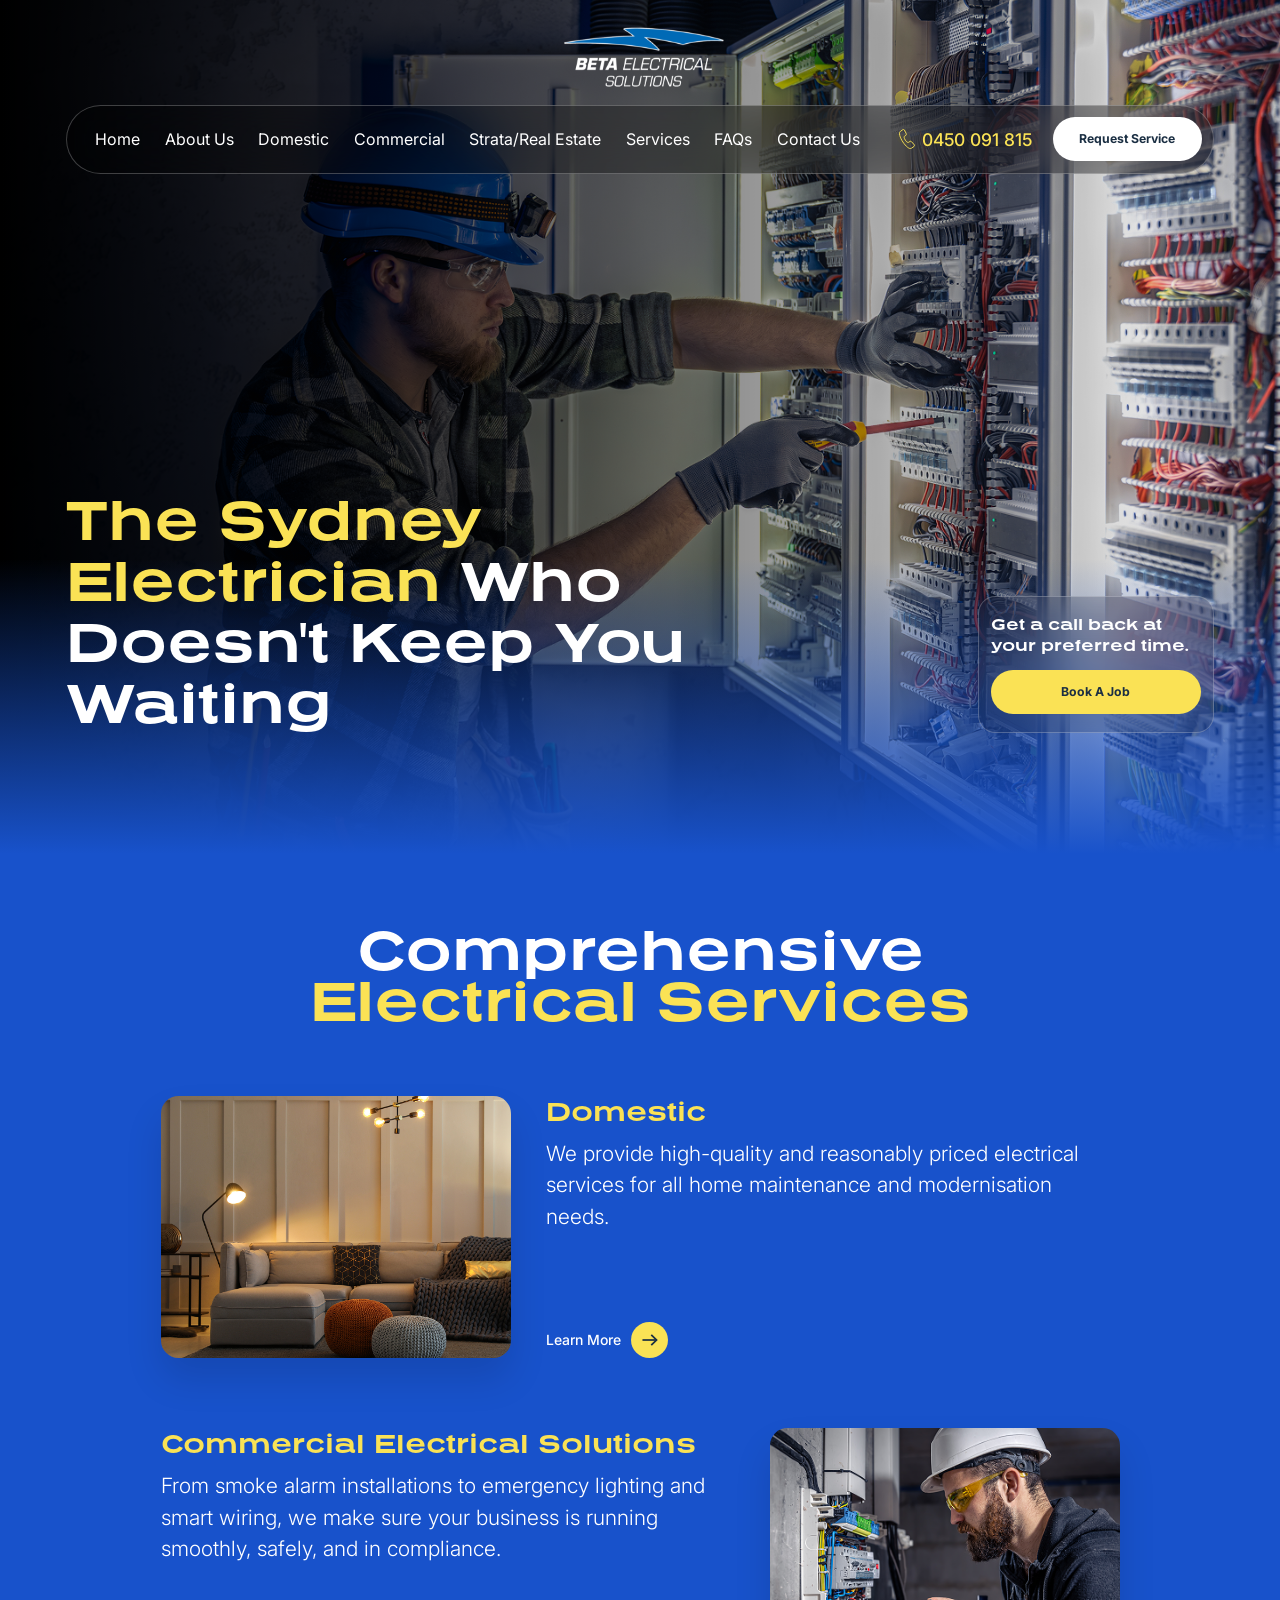
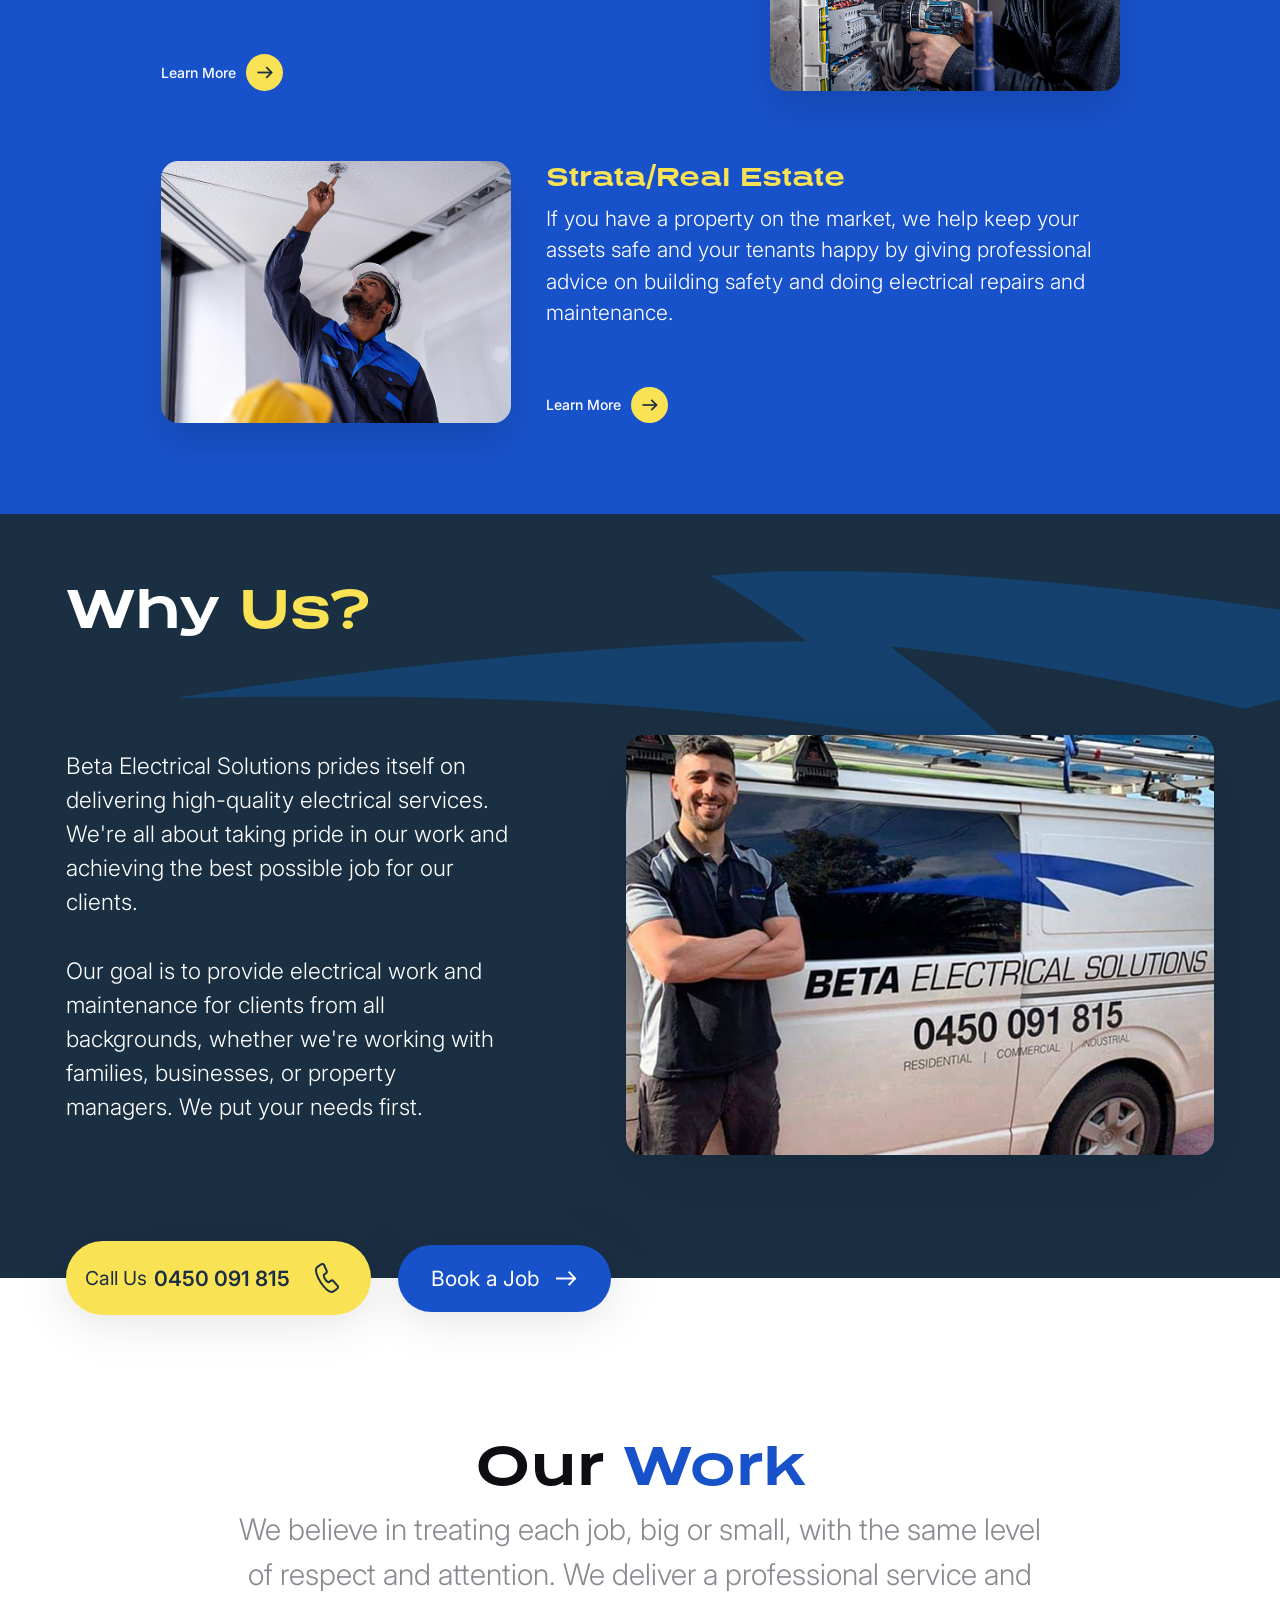
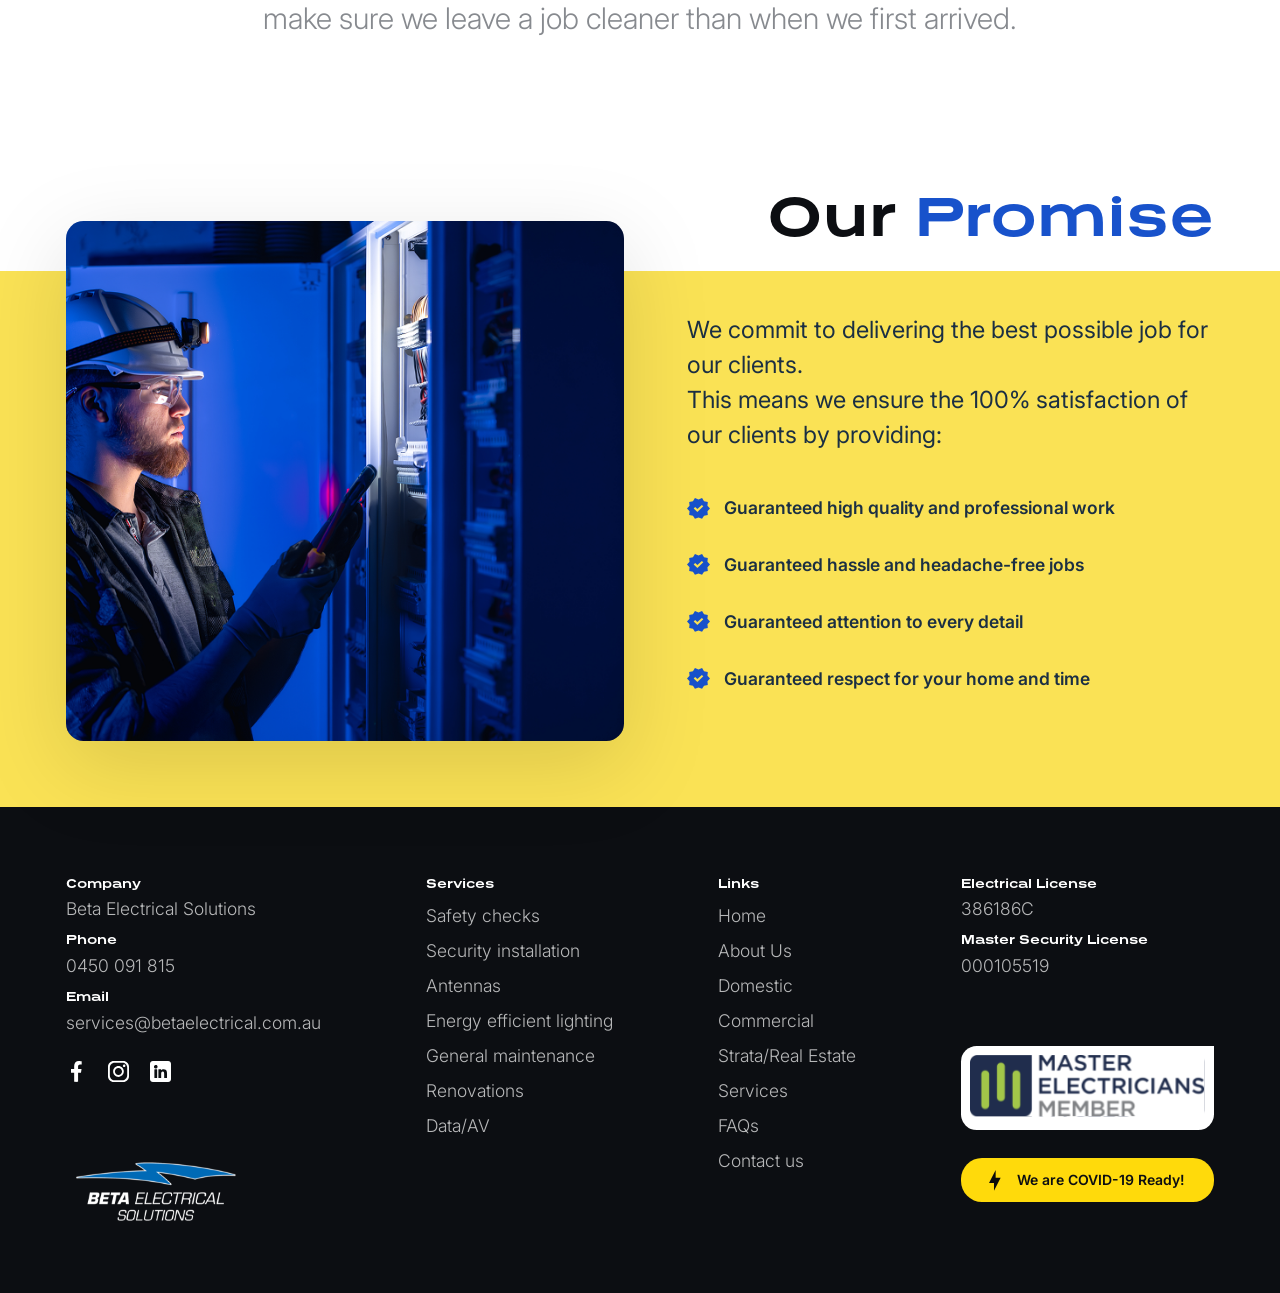
==== index.html @ b187dfce "initial push" ====
<!DOCTYPE html>
<html lang="en">

<head>
    <meta charset="UTF-8">
    <meta name="viewport" content="width=device-width, initial-scale=1.0">
    <title>Beta Electrical Solutions</title>
    <link rel="preconnect" href="https://fonts.googleapis.com">
    <link rel="preconnect" href="https://fonts.gstatic.com" crossorigin>
    <link
        href="https://fonts.googleapis.com/css2?family=Inter:ital,opsz,wght@0,14..32,100..900;1,14..32,100..900&display=swap"
        rel="stylesheet">
    <link rel="stylesheet" href="css/style.css">
</head>

<body>
    <div class="page-wrapper">
        <div class="hero-wrapper">
            <header class="site-header">
                <nav class="navigation-section">
                    <div class="container">
                        <div class="padding-global">
                            <div class="navigation-container">
                                <div class="logo">
                                    <img src="images/Beta Electrical Logo white 1.svg"
                                        alt="Beta Electrical Solutions Logo">
                                </div>
                                <div class="nav-links-container">
                                    <ul class="nav-links">
                                        <li><a href="/" class="active">Home</a></li>
                                        <li><a href="/about-us.html">About Us</a></li>
                                        <li><a href="/domestic-electrician.html">Domestic</a></li>
                                        <li><a href="/commercial-electrician.html">Commercial</a></li>
                                        <li><a href="/real-estate-electrician.html">Strata/Real Estate</a></li>
                                        <li><a href="/services.html">Services</a></li>
                                        <li><a href="/faqs.html">FAQs</a></li>
                                        <li><a href="/contact-us.html">Contact Us</a></li>
                                    </ul>
                                    <div class="buttons-wrapper">
                                        <a href="#" class="cta-link"><img src="images/call-icon.svg">0450 091 815</a>
                                        <a href="#" class="secondary-btn">Request Service</a>
                                    </div>
                                </div>
                            </div>
                        </div>
                    </div>
                </nav>
            </header>
            <section class="hero-section">
                <div class="container">
                    <div class="padding-global">
                        <div class="hero-container">
                            <div class="hero-content">
                                <div class="left-content">
                                    <h1 class="hero-title"><span>The Sydney Electrician</span> Who Doesn't Keep You
                                        Waiting</h1>
                                </div>
                                <div class="right-content">
                                    <p class="hero-description">Get a call back at your preferred time.</p>
                                    <a href="" class="btn-primary">Book a Job</a>
                                </div>
                            </div>
                        </div>
                    </div>
                </div>
            </section>
        </div>
        <section class="comprehensive-services-section">
            <div class="container">
                <div class="padding-global">
                    <div class="comprehensive-services-container">
                        <h2>Comprehensive
                            <span>Electrical Services</span>
                        </h2>
                        <div class="services-cards-wrapper">
                            <div class="service-card">
                                <img src="images/domestic.png" alt="Domestic Electrical Services Icon"
                                    class="service-image">

                                <div class="service-content">
                                    <div class="services-top-content">
                                        <h3 class="service-title">Domestic</h3>
                                        <p class="service-description">
                                            We provide high-quality and reasonably priced electrical services for all
                                            home maintenance and modernisation needs.
                                        </p>
                                    </div>
                                    <a href="#" class="service-link">Learn More <img src="images/button-arrow-icon.svg"
                                            alt="Arrow Icon"></a>
                                </div>
                            </div>
                            <div class="service-card">
                                <div class="service-content">
                                    <div class="services-top-content">
                                        <h3 class="service-title">Commercial Electrical Solutions</h3>
                                        <p class="service-description">
                                            From smoke alarm installations to emergency lighting and smart wiring, we
                                            make sure your business is running smoothly, safely, and in compliance.
                                        </p>
                                    </div>
                                    <a href="#" class="service-link">Learn More <img src="images/button-arrow-icon.svg"
                                            alt="Arrow Icon"></a>
                                </div>
                                <img src="images/commercial-electric-solutions.png"
                                    alt="Commercial Electrical Solutions Icon" class="service-image">


                            </div>
                            <div class="service-card">
                                <img src="images/real-estate.png" alt="Real Estate Electrical Services Icon"
                                    class="service-image">

                                <div class="service-content">
                                    <div class="services-top-content">
                                        <h3 class="service-title">Strata/Real Estate</h3>
                                        <p class="service-description">
                                            If you have a property on the market, we help keep your assets safe and your
                                            tenants happy by giving professional advice on building safety and doing
                                            electrical repairs and maintenance.
                                        </p>
                                    </div>
                                    <a href="#" class="service-link">Learn More <img src="images/button-arrow-icon.svg"
                                            alt="Arrow Icon"></a>
                                </div>
                            </div>
                        </div>
                    </div>
                </div>
        </section>
        <section class="why-us-section">
            <img src="images/vector-design.svg" alt="Why Us Background Image" class="why-us-bg-image">
            <div class="container">
                <div class="padding-global">
                    <div class="why-us-container">
                        <h2>Why
                            <span>Us?</span>
                        </h2>
                        <div class="why-us-content">
                            <p>Beta Electrical Solutions prides itself on delivering high-quality electrical services.
                                We're all about taking pride in our work and achieving the best possible job for our
                                clients.
                                <br><br>
                                Our goal is to provide electrical work and maintenance for clients from all backgrounds,
                                whether we're working with families, businesses,
                                or property managers.
                                We put your needs first.
                            </p>
                            <img src="images/why-us-bg.png" alt="Why Us Image" class="why-us-image">
                        </div>
                    </div>
                </div>
            </div>
        </section>
        <section class="our-work-section">
            <div class="container">
                <div class="padding-global">
                    <div class="our-work-container">
                        <div class="our-work-btn-wrapper">
                            <a href="#" class="cta-1">Call Us<span>0450 091 815</span> <img src="images/phone-black.svg"
                                    alt="Arrow Icon"> </a>
                            <a href="#" class="cta-2">Book a Job<img src="images/arrow-right.svg" alt="Arrow Icon"></a>
                        </div>
                        <div class="our-work-content">
                            <h2>Our
                                <span>Work</span>
                            </h2>
                            <p>
                                We believe in treating each job, big or small, with the same level of respect and
                                attention. We deliver a professional service and make sure we leave a job cleaner than
                                when we first arrived.

                            </p>
                        </div>

                    </div>
                </div>
            </div>
        </section>
        <section class="our-promise-section">
            <div class="container">
                <div class="padding-global">
                    <div class="our-promise-container">
                        <h2>Our
                            <span>Promise</span>
                        </h2>
                        <div class="our-promise-content">
                            <img src="images/our-promise-img.png" alt="Our Promise Image">
                            <div class="content">
                                <p>
                                    We commit to delivering the best possible job for our clients.<br>
                                    This means we ensure the 100% satisfaction of our clients by providing:
                                </p>
                                <div class="list-wrapper">
                                    <div class="list-item"><img src="images/Icon-Verified.svg"
                                            alt="Check Icon">Guaranteed
                                        high quality and professional work</div>
                                    <div class="list-item"><img src="images/Icon-Verified.svg"
                                            alt="Check Icon">Guaranteed
                                        hassle and headache-free jobs</div>
                                    <div class="list-item"><img src="images/Icon-Verified.svg"
                                            alt="Check Icon">Guaranteed
                                        attention to every detail</div>
                                    <div class="list-item"><img src="images/Icon-Verified.svg"
                                            alt="Check Icon">Guaranteed
                                        respect for your home and time</div>
                                </div>
                            </div>
                        </div>
                    </div>
                </div>
            </div>
        </section>
        <footer class="footer-section">
            <div class="container">
                <div class="padding-global">
                    <div class="footer-container">
                        <div class="footer-first-block">
                            <div class="f-block">
                                <h3>Company</h3>
                                <p class="f-link">Beta Electrical Solutions</p>
                            </div>
                            <div class="f-block">
                                <h3>Phone</h3>
                                <a class="f-link" href="tel:0450 091 815">0450 091 815</a>
                            </div>
                            <div class="f-block">
                                <h3>Email</h3>
                                <a class="f-link"
                                    href="mailto:services@betaelectrical.com.au">services@betaelectrical.com.au</a>
                            </div>
                            <div class="socials-wrapper">
                                <a href="#" class="social-link"><img src="images/facebook.svg" alt="Facebook Icon"></a>
                                <a href="#" class="social-link"><img src="images/instagram-Icon.svg"
                                        alt="Instagram Icon"></a>
                                <a href="#" class="social-link"><img src="images/linkedin.svg" alt="LinkedIn Icon"></a>
                            </div>
                            <a class="footer-logo" href="/">
                                <img src="images/Beta Electrical Logo white 1.svg" alt="Beta Electrical Solutions Logo">
                            </a>
                        </div>
                        <div class="footer-links-block">

                            <h3>Services</h3>
                            <a href="#" class="f-link">Safety checks</a>
                            <a href="#" class="f-link">Security installation</a>
                            <a href="#" class="f-link">Antennas</a>
                            <a href="#" class="f-link">Energy efficient lighting</a>
                            <a href="#" class="f-link">General maintenance</a>
                            <a href="#" class="f-link">Renovations</a>
                            <a href="#" class="f-link">Data/AV</a>
                        </div>
                        <div class="footer-links-block">

                            <h3>Links</h3>
                       <a href="/" class="f-link">Home</a>
                            <a href="/about-us.html" class="f-link">About Us</a>
                            <a href="/domestic-electrician.html" class="f-link">Domestic</a>
                            <a href="/commercial-electrician.html" class="f-link">Commercial</a>
                            <a href="/real-estate-electrician.html" class="f-link">Strata/Real Estate</a>
                            <a href="/services.html" class="f-link">Services</a>
                            <a href="/faqs.html" class="f-link">FAQs</a>
                            <a href="/contact-us.html" class="f-link">Contact us</a>
                        </div>
                               <div class="footer-first-block">
                            <div class="f-block">
                                <h3>Electrical License</h3>
                                <p class="f-link">386186C</p>
                            </div>
                            <div class="f-block">
                                <h3>Master Security License</h3>
                                <p class="f-link">000105519</p>
                            </div>
                            <div class="member-logo">
                                <img src="images/1-MEM_RGB 1.svg" alt="NECA Member Logo">
                            </div>
                            <div class="tag">
                                          <img src="images/flash.svg" alt="NECA Logo Tagline">
                                We are COVID-19 Ready!
                            </div>
                        </div>
                    </div>
                </div>
        </footer>
    </div>
</body>

</html>
---- css/style.css ----
* {
    padding: 0;
    margin: 0;
    box-sizing: border-box;
}

/* font-family: "Inter", sans-serif */

/* Font Faces */
@font-face {

    font-family: "Presicav";

    src: url("../fonts/Presicav-Bold.woff2") format("woff2");

    font-weight: bold;

    font-style: normal;

    font-display: swap;

}

@font-face {

    font-family: "Presicav";

    src: url("../fonts/Presicav-Bold-Italic.woff2") format("woff2");

    font-weight: bold;

    font-style: italic;

    font-display: swap;

}

/* Global Css */

.container {
    max-width: 90rem;
    margin: 0 auto;
}

.padding-global {
    padding: 0rem 4rem;
}

.btn-primary {
    background-color: #FAE255;
    color: #1B2F43;
    font-family: "Inter", sans-serif;
    padding: 1.125rem 1.875rem;
    border-radius: 1.875rem;
    border: none;
    cursor: pointer;
    font-weight: 700;
    font-size: 0.875rem;
    line-height: 100%;
    letter-spacing: 0%;
    text-align: center;
    text-transform: capitalize;
    text-decoration: none;
}

.secondary-btn {
    background-color: #FFFFFF;
    color: #1B2F43;
    font-family: "Inter", sans-serif;
    padding: 1.125rem 1.875rem;
    border-radius: 1.875rem;
    border: none;
    cursor: pointer;
    font-weight: 700;
    font-size: 0.875rem;
    line-height: 100%;
    letter-spacing: 0%;
    text-align: center;
    text-transform: capitalize;
    text-decoration: none;
}

.page-wrapper {
    overflow-x: hidden;
}

/* Hero Wrapper */

header {
    position: relative;
    z-index: 1;
}

.hero-section {
    position: relative;
    z-index: 1;
}

.hero-wrapper {
    background-size: cover;
    background-position: center;
    position: relative;
    background-repeat: no-repeat;
    background-image: url("../images/BG.png");
}

.hero-wrapper::after {
    content: "";
    position: absolute;
    inset: 0;
    background: linear-gradient(0deg, #1852CB 0%, rgba(24, 82, 203, 0.00) 34.54%);
}

.hero-wrapper::before {
    content: "";
    position: absolute;
    inset: 0;
    background: linear-gradient(270deg, rgba(0, 0, 0, 0.00) 0%, #000 100%);
}

/* Navigation Css */

.navigation-container {
    display: flex;
    flex-direction: column;
    gap: 0.75rem;
    padding-top: 0.5rem;
}

.navigation-container .logo {
    display: flex;
    justify-content: center;
    align-items: center;
}

.navigation-container .logo img {
    width: 12.313rem;
    height: 6.25rem;
    object-fit: contain;
}

.nav-links-container {
    display: flex;
    justify-content: space-between;
    align-items: center;
    background-color: #0000004D;
    border: 1px solid #FFFFFF3D;
    backdrop-filter: blur(2rem);
    padding-top: 0.813rem;
    padding-bottom: 0.813rem;
    padding-left: 2rem;
    padding-right: 0.813rem;
    border-radius: 2.5rem;
}

.nav-links-container .buttons-wrapper {
    display: flex;
    justify-content: center;
    align-items: center;
    gap: 1.5rem;
}

.nav-links-container .buttons-wrapper .cta-link {
    font-family: "Inter", sans-serif;
    font-weight: 500;
    font-size: 1.25rem;
    line-height: 120%;
    letter-spacing: 0%;
    text-decoration: none;
    color: #FAE255;
    text-transform: capitalize;
    display: flex;
    align-items: center;
    gap: 0.5rem;
    justify-content: center;
}

.nav-links-container .buttons-wrapper .cta-link img {
    width: 1.125rem;
    height: auto;
    object-fit: contain;
}

.navigation-container .nav-links-container .nav-links {
    display: flex;
    justify-content: center;
    align-items: center;
    gap: 1.75rem;
}

.navigation-container .nav-links-container .nav-links li {
    list-style: none;
}

.navigation-container .nav-links-container .nav-links li a {
    text-decoration: none;
    color: #FFFFFF;
    font-family: "Inter", sans-serif;
    font-weight: 400;
    font-size: 16px;
    line-height: 150%;
    letter-spacing: 0%;
    text-align: center;
}

/* Hero Section */

.hero-container {
    padding-top: 22.438rem;
    padding-bottom: 8.688rem;
    display: flex;
    flex-direction: column;
    justify-content: flex-end;
}

.hero-container .hero-content {
    display: flex;
    justify-content: space-between;
    align-items: end;
}

.hero-container .hero-content .left-content {
    width: 46.188rem;
}

.hero-container .hero-content .right-content {
    width: 16.875rem;
    background-color: #0000001A;
    border: 1px solid #FFFFFF3D;
    backdrop-filter: blur(2rem);
    border-radius: 1.25rem;
    padding: 1.25rem 0.875rem;
    display: flex;
    flex-direction: column;
    gap: 1rem;
}

.hero-container .hero-content .right-content .hero-description {
    font-family: "Presicav";
    font-weight: 700;
    font-style: Bold;
    font-size: 1.125rem;
    line-height: 1.5rem;
    letter-spacing: 0%;
    color: #FFFFFF;
}

.hero-container .hero-content .hero-title {
    font-family: "Presicav";
    font-weight: 900;
    font-size: 4rem;
    line-height: 4.375rem;
    letter-spacing: 0%;
    color: #FFFFFF;
}

.hero-container .hero-content .hero-title span {
    color: #FAE255;
}

/* Comprehensive Services Section */

.comprehensive-services-section {
    background-color: #1852CB;
}

.comprehensive-services-container {
    padding-top: 5rem;
    padding-bottom: 6.5rem;
    display: flex;
    flex-direction: column;
    gap: 5rem;
}

.comprehensive-services-container h2 {
    font-family: "Presicav";
    font-weight: 900;
    font-size: 4rem;
    line-height: 3.625rem;
    letter-spacing: 0%;
    text-align: center;
    color: #FFFFFF;
}

.comprehensive-services-container h2 span {
    color: #FAE255;
    display: block;
}

.comprehensive-services-container .services-cards-wrapper {
    display: flex;
    flex-direction: column;
    gap: 5rem;
    padding: 0 6.75rem;
}

.comprehensive-services-container .services-cards-wrapper .service-card {
    display: flex;
    gap: 2.5rem;
    margin: 0 auto;
}

.comprehensive-services-container .services-cards-wrapper .service-card .service-image {
    width: 25rem;
    height: 18.75rem;
    object-fit: cover;
    border-radius: 1.25rem;
    flex-shrink: 0;
    box-shadow: 0 1.5rem 2.625rem 0 rgba(0, 0, 0, 0.12);
}

.comprehensive-services-container .services-cards-wrapper .service-card .service-content {
    display: flex;
    flex-direction: column;
    justify-content: space-between;
    align-items: flex-start;
}

.comprehensive-services-container .services-cards-wrapper .service-card .service-content .services-top-content {
    display: flex;
    flex-direction: column;
    gap: 0.75rem;
}

.comprehensive-services-container .services-cards-wrapper .service-card .service-content .services-top-content .service-title {
    font-family: "Presicav";
    font-weight: 700;
    font-size: 1.875rem;
    line-height: 2.25rem;
    letter-spacing: 0%;
    color: #FAE255;
}

.comprehensive-services-container .services-cards-wrapper .service-card .service-content .services-top-content .service-description {
    font-family: "Inter", sans-serif;
    font-weight: 300;
    font-size: 1.5rem;
    line-height: 150%;
    letter-spacing: 0%;
    color: #FFFFFF;
}

.comprehensive-services-container .services-cards-wrapper .service-card .service-content a {
    display: flex;
    gap: 0.75rem;
    align-items: center;
    font-family: "Inter", sans-serif;
    font-weight: 500;
    font-size: 1rem;
    line-height: 150%;
    letter-spacing: 0%;
    color: #ffffff;
    text-decoration: none;
}

.comprehensive-services-container .services-cards-wrapper .service-card .service-content a img {
    width: 2.625;
    height: 2.625rem;
    object-fit: contain;
    flex-shrink: 0;
}


/* Why Us Section Css */

.why-us-section {
    background-color: #1B2F43;
    position: relative;
}

.why-us-section>img {
    position: absolute;
    top: 4.063rem;
    right: 0;
    width: 78.75rem;
    height: auto;
    object-fit: contain;
    z-index: 1;
}

.why-us-container {
    padding-top: 4.813rem;
    padding-bottom: 8.125rem;
    display: flex;
    flex-direction: column;
    gap: 6.688rem;
    position: relative;
    z-index: 2;
}

.why-us-container h2 {
    font-family: "Presicav";
    font-weight: 900;
    font-size: 4rem;
    line-height: 3.625rem;
    letter-spacing: 0%;
    color: #FFFFFF;
}

.why-us-container h2 span {
    color: #FAE255;
}

.why-us-container .why-us-content {
    display: flex;
    gap: 8.375rem;
    align-items: center;
    justify-content: space-between;
}

.why-us-container .why-us-content p {
    flex: 1;
    padding-top: 1.625rem;
    padding-bottom: 2.875rem;
    font-family: "Inter", sans-serif;
    font-weight: 300;
    font-size: 1.625rem;
    line-height: 150%;
    letter-spacing: 0%;
    color: #FFFFFF;
}

.why-us-container .why-us-content img {
    width: 42rem;
    height: 30rem;
    object-fit: cover;
    border-radius: 1.25rem;
    flex-shrink: 0;
    filter: drop-shadow(0 24px 42px rgba(0, 0, 0, 0.12));
}

/* Our Work Section Css */

.our-work-section .our-work-container {
    padding-top: 10.813rem;
    padding-bottom: 5rem;
    position: relative;
}

.our-work-btn-wrapper {
    position: absolute;
    top: 0;
    left: 0;
    display: flex;
    align-items: center;
    gap: 1.875rem;
    transform: translateY(-50%);
}

.our-work-btn-wrapper .cta-1 {
    border-radius: 2.625rem;
    background: #FAE255;
    padding-right: 2rem;
    padding-left: 1.375rem;
    padding-top: 1.5rem;
    padding-bottom: 1.5rem;
    display: flex;
    align-items: center;
    color: #1B2F43;
    font-family: "Inter", sans-serif;
    font-size: 1.375rem;
    font-style: normal;
    font-weight: 400;
    line-height: 120%;
    /* 26.4px */
    text-decoration: none;
    filter: drop-shadow(0 4px 24px rgba(0, 0, 0, 0.12));
}

.our-work-btn-wrapper .cta-1 span {
    color: #1B2F43;
    font-size: 1.5rem;
    font-weight: 600;
    margin-right: 1.5rem;
    margin-left: 0.5rem;
}

.our-work-btn-wrapper .cta-2 {
    border-radius: 2.625rem;
    background: #1852CB;
    padding-right: 2.375rem;
    padding-left: 2.375rem;
    padding-top: 1.5rem;
    padding-bottom: 1.5rem;
    display: flex;
    gap: 1.25rem;
    align-items: center;
    color: #fff;
    font-size: 1.5rem;
    font-weight: 400;
    font-family: "Inter", sans-serif;
    font-style: normal;
    line-height: 120%;
    /* 26.4px */
    text-decoration: none;
    filter: drop-shadow(0 4px 24px rgba(0, 0, 0, 0.12));
}

.our-work-section .our-work-container .our-work-content {
    display: flex;
    flex-direction: column;
    gap: 0.75rem;
    align-items: center;
    justify-content: center;
    max-width: 57.375rem;
    width: 100%;
    margin: 0 auto;
}

.our-work-section .our-work-container .our-work-content h2 {
    font-family: "Presicav";
    font-weight: 900;
    font-size: 4rem;
    line-height: 120%;
    letter-spacing: 0%;
    color: #0C0E12;
    text-align: center;
}

.our-work-section .our-work-container .our-work-content h2 span {
    color: #1852CB;
}

.our-work-section .our-work-container .our-work-content p {
    font-family: "Inter", sans-serif;
    font-weight: 300;
    font-size: 2.125rem;
    line-height: 150%;
    letter-spacing: 0%;
    text-align: center;
    color: #878A8F;
}

/* Our Promise Section Css */

.our-promise-container {
    padding-top: 5rem;
    display: flex;
    flex-direction: column;
    gap: 1.625rem;
}

.our-promise-container h2 {
    font-family: "Presicav";
    font-weight: 900;
    font-size: 4rem;
    line-height: 120%;
    letter-spacing: 0%;
    color: #0C0E12;
    text-align: right;
}

.our-promise-container h2 span {
    color: #1852CB;
}

.our-promise-container .our-promise-content {
    display: flex;
    gap: 4.5rem;
    justify-content: space-between;
    background-color: #FAE255;
    padding-bottom: 1.125rem;
    position: relative;
}

.our-promise-container .our-promise-content::after {
    content: "";
    position: absolute;
    top: 0;
    left: 0;
    height: 100%;
    background-color: #FAE255;
    z-index: -1;
    transform: translateX(-50%);
    width: 5000px;
}

.our-promise-container .our-promise-content>img {
    width: 39.875rem;
    height: 37.125rem;
    object-fit: cover;
    border-radius: 1.25rem;
    flex-shrink: 0;
    filter: drop-shadow(0 24px 42px rgba(0, 0, 0, 0.12));
    transform: translateY(-50px);
}

.our-promise-container .our-promise-content .content {
    display: flex;
    flex-direction: column;
    gap: 3rem;
    flex: 1;
    padding-top: 3rem;
}

.our-promise-container .our-promise-content .content>p {
    color: #1B2F43;
    font-family: "Inter", sans-serif;
    font-size: 1.688rem;
    font-style: normal;
    font-weight: 400;
    line-height: 148.148%;
}

.our-promise-container .our-promise-content .content .list-wrapper {
    display: flex;
    flex-direction: column;
    gap: 2.188rem;
}

.our-promise-container .our-promise-content .content .list-wrapper .list-item {
    display: flex;
    align-items: center;
    font-family: "Inter", sans-serif;
    gap: 1rem;
    color: #1B2F43;
    font-size: 1.25rem;
    font-style: normal;
    font-weight: 600;
    line-height: 150%;
}

.our-promise-container .our-promise-content .content .list-wrapper .list-item>img {
    width: 1.625rem;
    height: auto;
    object-fit: contain;
}

/* Footer Styles */
.footer-section {
    background-color: #0C0E12;
}

.footer-section .footer-container {
    display: flex;
    justify-content: space-between;
    padding-top: 5rem;
    padding-bottom: 4.313rem;
}

.footer-section .footer-container .footer-first-block {
    display: flex;
    flex-direction: column;
}

.footer-section .footer-container .footer-first-block .f-block {
    margin-bottom: 1rem;
    display: flex;
    flex-direction: column;
    gap: 0.5rem;
}

.footer-section .footer-container h3 {
    color: #FFF;
    font-family: "Presicav";
    font-size: 0.875rem;
    font-style: normal;
    font-weight: 700;
    line-height: 120%;
    /* 16.8px */
}

.footer-section .footer-container .f-link {
    color: #FFF;
    font-family: "Inter", sans-serif;
    font-size: 1.25rem;
    font-weight: 300;
    text-decoration: none;
    line-height: 120%;
    /* 24px */
    opacity: 0.7;
}

.footer-section .footer-container .footer-first-block .socials-wrapper {
    display: flex;
    gap: 1.5rem;
    margin-top: 1rem;
}

.footer-section .footer-container .footer-first-block .socials-wrapper a img {
    width: 1.5rem;
    height: 1.5rem;
    object-fit: contain;
}

.footer-section .footer-container .footer-first-block .footer-logo {
    margin-top: 4rem;
}

.footer-section .footer-container .footer-first-block .footer-logo img {
    width: 12.313rem;
    height: 6.25rem;
    object-fit: contain;
}

.footer-section .footer-container .footer-links-block {
    display: flex;
    gap: 1rem;
    flex-direction: column;
}

.member-logo {
    margin-top: 4rem;
    border-radius: 1.125rem 0 1.125rem 1.125rem;
    background: #FFF;
    padding: 0.625rem;
}

.member-logo img {
    width: 16.813rem;
    height: auto;
    object-fit: contain;
}

.tag {
    display: flex;
    margin-top: 2rem;
    gap: 1.125rem;
    align-items: center;
    padding: 0.813rem 2rem;
    background-color: #FFDA0B;
    border-radius: 1.5rem;
    color: #0C0E12;
    font-family: "Inter", sans-serif;
    font-size: 1rem;
    font-style: normal;
    font-weight: 600;
    line-height: 120%;
    /* 19.2px */
}

.tag img {
    width: 0.875rem;
    height: auto;
    object-fit: contain;
}

/* About Us Styles */


.about-hero-wrapper {
    position: relative;
    background-color: #000000;
}

.about-hero-wrapper::before {
    content: "";
    position: absolute;
    inset: 0;
    background: linear-gradient(270deg, rgba(0, 0, 0, 0.00) 0%, #000 100%);
}

.about-hero-wrapper::after {
    content: "";
    position: absolute;
    inset: 0;
    background: linear-gradient(0deg, #1852CB 0%, rgba(24, 82, 203, 0.00) 34.54%);
}

.about-hero-section {
    position: relative;
    z-index: 1;
}

.about-hero-section .about-hero-container {
    padding-top: 9.375rem;
}

.about-hero-section .about-hero-container .about-hero-content {
    display: flex;
    flex-direction: column;
    gap: 5rem;
}

.about-hero-section .about-hero-container .about-hero-content h1 {
    font-family: "Presicav";
    font-weight: 900;
    font-size: 4rem;
    line-height: 4.375rem;
    letter-spacing: 0%;
    color: #FFFFFF;
}

.about-hero-section .about-hero-container .about-hero-content h1 span {
    display: block;
    color: #FAE255;
}

.about-hero-section .about-hero-container .about-hero-content .about-hero-content-description p {
    color: #FFF;
    font-family: "Inter", sans-serif;
    font-size: 1.625rem;
    font-style: normal;
    font-weight: 300;
    line-height: 130.769%;
    /* 130.769% */
}

.about-hero-section .about-hero-container .about-hero-content .about-hero-content-description {
    display: flex;
    gap: 5rem;
    justify-content: space-between;
    align-items: flex-start;
}

.about-hero-section .about-hero-container .about-hero-content .about-hero-content-description img {
    width: 42rem;
    height: 30rem;
    object-fit: cover;
    border-radius: 1.25rem;
    flex-shrink: 0;
    filter: drop-shadow(0 1.25rem 3.75rem rgba(0, 0, 0, 0.12));
}

/* About Our Story */

.about-our-story-section {
    background-color: #1852CB;
}

.about-our-story-section .about-our-story-container {
    padding-top: 15.625rem;
    padding-bottom: 15.625rem;
}

.about-our-story-section .about-our-story-container .about-our-story-content {
    max-width: 62.875rem;
    margin: 0 auto;
    width: 100%;
    display: flex;
    flex-direction: column;
    gap: 2.5rem;
}

.about-our-story-section .about-our-story-container .about-our-story-content h2 {
    font-family: "Presicav";
    font-weight: 900;
    font-size: 4rem;
    line-height: 3.625rem;
    letter-spacing: 0%;
    color: #FFFFFF;
    text-align: center;
}

.about-our-story-section .about-our-story-container .about-our-story-content h2 span {
    color: #FAE255;
}

.about-our-story-section .about-our-story-container .about-our-story-content p {
    font-family: "Inter", sans-serif;
    font-weight: 300;
    font-size: 2.125rem;
    line-height: 150%;
    letter-spacing: 0%;
    text-align: center;
    color: #ffffff;
}


/* About Services section css */
.about-services-section .about-services-container {
    padding-top: 5.188rem;
    padding-bottom: 15rem;
    display: flex;
    flex-direction: column;
    gap: 5rem;
}

.about-services-section .about-services-container h2 {
    font-family: "Presicav";
    font-weight: 900;
    font-size: 4rem;
    line-height: 3.625rem;
    letter-spacing: 0%;
    text-align: center;
    color: #1852CB;
}

.about-services-section .about-services-container .about-services-grid {
    display: grid;
    grid-template-columns: repeat(3, 1fr);
    gap: 2.5rem;
}

.about-services-section .about-services-container .about-services-grid .about-services-item {
    background-color: #1852CB;
    border-radius: 1.25rem;
    padding-top: 3.375rem;
    padding-bottom: 2.25rem;
    display: flex;
    flex-direction: column;
    justify-content: flex-start;
    gap: 2.625rem;
    align-items: center;
    padding-left: 5.25rem;
    padding-right: 5.25rem;
    filter: drop-shadow(0 1.5rem 2.625rem rgba(0, 0, 0, 0.12));
}

.about-services-section .about-services-container .about-services-grid .about-services-item img {
    width: 7.75rem;
    height: 7.75rem;
    object-fit: contain;
}

.about-services-section .about-services-container .about-services-grid .about-services-item h3 {
    color: #FFF;
    text-align: center;
    font-family: "Inter", sans-serif;
    font-size: 2.5rem;
    font-weight: 600;
    line-height: 120%;
}


/* Certificate Section Styles */

.certificate-section {
    background-color: #1B2F43;
}

.certificate-section .certificate-container {
    display: flex;
    gap: 4.688rem;
    flex-direction: column;
    padding-top: 4.813rem;
    padding-bottom: 7rem;
}

.certificate-section .certificate-container h2 {
    font-family: "Presicav";
    font-weight: 900;
    font-size: 4rem;
    line-height: 3.625rem;
    letter-spacing: 0%;
    color: #FFFFFF;
}


.certificate-section .certificate-container h2 span {
    color: #FAE255;
    display: block;
}

.certificate-section .certificate-container .certificate-content {
    display: flex;
    justify-content: space-between;
    gap: 6.375rem;
}

.certificate-section .certificate-container .certificate-content .certificate-content-left {
    flex: 1;
    display: flex;
    flex-direction: column;
    gap: 2.625rem;
}

.certificate-section .certificate-container .certificate-content .certificate-content-left p {
    color: #FFF;
    font-family: "Inter", sans-serif;
    font-size: 1.625rem;
    font-weight: 300;
    line-height: 130.769%;
    /* 130.769% */
}

.certificate-section .certificate-container .certificate-content .certificate-content-left .license-info {
    display: flex;
    gap: 5rem;
}

.certificate-section .certificate-container .certificate-content .certificate-content-left .license-info .license-item {
    display: flex;
    flex-direction: column;
    gap: 0.25rem;
}

.certificate-section .certificate-container .certificate-content .certificate-content-left .license-info .license-item h3 {
    color: #FAE255;
    font-family: "Presicav";
    font-size: 1.25rem;
    font-weight: 700;
    line-height: 120%;
    /* 21.6px */
}

.certificate-section .certificate-container .certificate-content .certificate-content-left .license-info .license-item p {
    opacity: 0.7;
}

.certificate-section .certificate-container .certificate-content .certificate-content-right .member-logo {
    margin-top: 0rem;
}

.clients-section {
    background-color: #EEF3FB;
}

.clients-section .clients-container {
    padding-top: 9.625rem;
    padding-bottom: 7.688rem;
    display: flex;
    flex-direction: column;
    gap: 9.625rem;
}


.clients-section .clients-container h2 {
    font-family: "Presicav";
    font-weight: 900;
    font-size: 4rem;
    line-height: 3.625rem;
    letter-spacing: 0%;
    text-align: center;
    color: #1B2F43
}

.clients-section .clients-container h2 span {
    color: #1852CB;
}

.clients-section .clients-container .client-review {
    background-color: #FFF;
    border: 1px solid #EAEAEA;
    border-radius: 1.25rem;
    padding: 2.25rem;
    display: flex;
    gap: 3.125rem;
    flex-direction: column;
}

.clients-section .clients-container .client-review .client-review-header {
    display: flex;
    justify-content: space-between;
    flex-direction: column;
    gap: 2rem;
}

.clients-section .clients-container .client-review .client-review-header>p {
    color: #666;
    font-family: "Inter", sans-serif;
    font-size: 1.25rem;
    font-weight: 400;
    line-height: 150%;
    /* 150% */
}

.clients-section .clients-container .client-review .client-review-header>div {
    display: flex;
    justify-content: space-between;
    gap: 1rem;
}

.clients-section .clients-container .client-review .client-review-header>div>h3 {
    color: #1B2F43;
    font-family: "Presicav";
    font-size: 1rem;
    font-weight: 700;
    line-height: 100%;
    /* 16px */
}

.clients-section .clients-container .client-review .client-review-header .rating {
    display: flex;
    gap: 0.375rem;
    align-items: center;
}

.clients-section .clients-container .client-review .client-review-header .rating img {
    width: 0.875rem;
    height: auto;
    object-fit: contain;
}

.clients-section .clients-container .client-review .client-review-header .rating p {
    color: #1B2F43;
    font-family: "Inter", sans-serif;
    font-size: 1rem;
    font-style: normal;
    font-weight: 400;
    line-height: 100%;
    /* 16px */
}

.clients-section .clients-container .client-review .client-info {
    display: flex;
    gap: 0.875rem;
    align-items: center;
}

.clients-section .clients-container .client-review .client-info>img {
    width: 2.75rem;
    height: 2.75rem;
    object-fit: cover;
    border-radius: 50%;
}

.clients-section .clients-container .client-review .client-info .client-details {
    display: flex;
    flex-direction: column;
    gap: 0.625rem;
}

.clients-section .clients-container .client-review .client-info .client-details h3 {
    color: #1B2F43;
    font-family: "Presicav";
    font-size: 1.25rem;
    font-style: normal;
    font-weight: 700;
    line-height: 100%;
    /* 20px */
}

.clients-section .clients-container .client-review .client-info .client-details p {
    color: #175DC9;
    font-family: "Inter", sans-serif;
    font-size: 0.875rem;
    font-style: normal;
    font-weight: 400;
    line-height: 100%;
    /* 14px */
}


.splide__track {
    width: 100%;
}

.splide__list {
    display: flex;

}

.splide__slide {
    flex-shrink: 0;
}

.splide__arrow svg {
    display: none;
}

.splide__arrow {
    opacity: 1;
    height: 2.4rem;
    width: 2.5rem;
    background-position: center center;
    background-repeat: no-repeat;
    background-size: 1.25rem 1.25rem;
    background-color: #1852CB;
    top: -3rem;
    right: 0rem;
    transform: none;
}

.splide__arrow--prev {
    background-image: url(../images/left-arrow.svg);
    left: auto;
    right: 3rem;
}

.splide__arrow--next {
    background-image: url(../images/arrow-right.svg);
}

/* Domestic Electrical Services Stying */

.domestic-content-section {
    background-color: #1852CB;
}

.domestic-content-section .domestic-content-container {
    padding-top: 5rem;
    padding-bottom: 10.813rem;
    display: flex;
    flex-direction: column;
    gap: 2.5rem;
    width: 100%;
    max-width: 67.875rem;
    margin: 0 auto;
}

.domestic-content-section .domestic-content-container h2 {
    color: #FFF;
    text-align: center;
    font-family: "Presicav";
    font-size: 3.5rem;
    font-style: normal;
    font-weight: 700;
    line-height: 120%;
    /* 67.2px */
}

.domestic-content-section .domestic-content-container h2 span {
    color: #FAE255;
    display: block;
}

.domestic-content-section .domestic-content-container p {
    color: #FFF;
    text-align: center;
    font-family: "Inter", sans-serif;
    font-size: 2.125rem;
    font-style: normal;
    font-weight: 400;
    line-height: 150%;
    /* 51px */
}


/* Domestic Services Section */

.domestic-services-container {
    padding-top: 8.125rem;
    padding-bottom: 3.125rem;
    display: flex;
    justify-content: space-between;
    gap: 9.25rem;
}

.domestic-services-container h2 {
    color: #0C0E12;
    font-family: "Presicav";
    font-size: 3.5rem;
    font-style: normal;
    font-weight: 700;
    line-height: 120%;
    /* 67.2px */
    margin-top: 5rem;
}

.domestic-services-container h2 span {
    color: #1852CB;
    display: block;
}

.domestic-services-container .service-list {
    box-shadow: 0 24px 42px 0 rgba(0, 0, 0, 0.12);
    border-radius: 1.25rem;
    background-color: #1852CB;
    max-width: 43.25rem;
    width: 100%;
    overflow: hidden;
}

.domestic-services-container .service-list .service-item {
    display: flex;
    gap: 1.875rem;
    padding-left: 1.875rem;
    align-items: center;
}

.domestic-services-container .service-list .service-item img {
    width: 4rem;
    height: 4rem;
    object-fit: contain;
    flex-shrink: 0;
}

.domestic-services-container .service-list .service-item .content {
    flex: 1;
    color: #FFF;
    font-family: "Inter", sans-serif;
    font-size: 1.75rem;
    font-style: normal;
    padding: 2.813rem 0rem;
    font-weight: 600;
    line-height: 120%;
    /* 33.6px */
    border-bottom: 1px solid #eef3fb42;
    padding-right: 1.875rem;
}


/* Hero Section */
.service-hero-section {
    position: relative;
    z-index: 1;
}

.service-hero-container {
    padding-top: 30.313rem;
    padding-bottom: 8.688rem;
    display: flex;
    flex-direction: column;
    justify-content: flex-end;
}

.service-hero-container .service-hero-content {
    display: flex;
    justify-content: space-between;
    align-items: end;
}

.service-hero-container .service-hero-content .left-content {
    width: 46.188rem;
}

.service-hero-container .service-hero-content .right-content {
    width: 16.875rem;
    background-color: #0000001A;
    border: 1px solid #FFFFFF3D;
    backdrop-filter: blur(2rem);
    border-radius: 1.25rem;
    padding: 1.25rem 0.875rem;
    display: flex;
    flex-direction: column;
    gap: 1rem;
}

.service-hero-container .service-hero-content .right-content .hero-description {
    font-family: "Presicav";
    font-weight: 700;
    font-style: Bold;
    font-size: 1.125rem;
    line-height: 1.5rem;
    letter-spacing: 0%;
    color: #FFFFFF;
}

.service-hero-container .service-hero-content .hero-title {
    font-family: "Presicav";
    font-weight: 900;
    font-size: 4rem;
    line-height: 4.375rem;
    letter-spacing: 0%;
    color: #FFFFFF;
}

.service-hero-container .service-hero-content .hero-title span {
    color: #FAE255;
}

.service-hero-wrapper {
    background-size: cover;
    background-position: center;
    position: relative;
    background-repeat: no-repeat;
    background-image: url("../images/domestic-serice-hero-bg.png");
}

.service-hero-wrapper::after {
    content: "";
    position: absolute;
    inset: 0;
    background: linear-gradient(270deg, rgba(0, 0, 0, 0.00) 0%, rgba(0, 0, 0, 0.50) 100%);

}

.service-hero-wrapper::before {
    content: "";
    position: absolute;
    inset: 0;
    background: linear-gradient(0deg, #1852CB 0%, rgba(24, 82, 203, 0.00) 34.54%);
    z-index: 1;
}


/* commercial electrician */

.commercial-hero-wrapper {
    background-image: url("../images/commercial-electrician-hero-bg.png");
}

/* Real Estate Electrician */
.real-estate-hero-wrapper {
    background-image: url(../images/real-estate-bg.png);
}


.domestic-content-section .real-estate-services-container {
    max-width: 77.125rem !important;
}

.our-promise-container {
    position: relative;
}

.our-promise-btn-wrapper-ex {
    position: absolute;
    bottom: -2rem;
    right: 0;
    display: flex;
    align-items: center;
    gap: 1.25rem;
}

.our-promise-btn-wrapper-ex .cta-1 {
    padding: 1.5rem 2rem;
    background: #1B2F43;
    border-radius: 2.625rem;
    text-decoration: none;
    display: flex;
    align-items: center;
    gap: 1.5rem;
    color: #fff;
    font-family: "Inter", sans-serif;
    font-size: 1.5rem;
    font-weight: 600;
    line-height: 120%;
    /* 28.8px */
}

.our-promise-btn-wrapper-ex .cta-2 {
    padding: 1.5rem 2rem;
    background: #1852CB;
    border-radius: 2.625rem;
    text-decoration: none;
    display: flex;
    align-items: center;
    gap: 1.5rem;
    color: #fff;
    font-family: "Inter", sans-serif;
    font-size: 1.5rem;
    font-weight: 600;
    line-height: 120%;
    /* 28.8px */
}

/* Services Section */

.services-main-section {
    background-color: #1852CB;
}

.services-main-section .services-main-container {
    padding-top: 5rem;
    padding-bottom: 9.375rem;
    display: flex;
    flex-direction: column;
    gap: 5rem;
    width: 100%;
    max-width: 68.5rem;
    margin: 0 auto;
}

.services-main-section .services-main-container h2 {
    color: #FFF;
    text-align: center;
    font-family: "Presicav";
    font-size: 4rem;
    font-weight: 900;
    line-height: 90.625%;
    /* 90.625% */
}

.services-main-section .services-main-container h2 span {
    color: #FAE255;
}

.services-main-section .services-main-container .services-wrapper {
    display: flex;
    flex-direction: column;
    gap: 3.75rem;
}

.services-main-section .services-main-container .services-wrapper .service-card {
    display: flex;
    gap: 2.625rem;
}

.services-main-section .services-main-container .services-wrapper .service-card>img {
    width: 25rem;
    height: 18.75rem;
    object-fit: cover;
    border-radius: 1.25rem;
    box-shadow: 0 1.5rem 2.625rem 0 rgba(0, 0, 0, 0.12);
}

.services-main-section .services-main-container .services-wrapper .service-card>div {
    flex: 1;
    display: flex;
    flex-direction: column;
    gap: 1rem;

}

.services-main-section .services-main-container .services-wrapper .service-card>div h3 {
    color: #FAE255;
    font-family: "Presicav";
    font-size: 1.875rem;
    font-style: normal;
    font-weight: 700;
    line-height: 120%;
    /* 120% */
}

.services-main-section .services-main-container .services-wrapper .service-card .services-list {
    display: flex;
    flex-direction: column;
    gap: 1rem;
}

.services-main-section .services-main-container .services-wrapper .service-card .services-list .services-list-item {
    display: flex;
    align-items: center;
    gap: 1rem;
    color: #FFF;
    font-family: "Inter", sans-serif;
    font-size: 1.25rem;
    font-style: normal;
    font-weight: 600;
    line-height: 120%;
    /* 24px */
}

.services-main-section .services-main-container .services-wrapper .service-card .services-list img {
    width: 1.625rem;
    height: 1.5rem;
    object-fit: contain;
    flex-shrink: 0;
}

.services-main-hero-wrapper {
    background-image: url(../images/services-main-hero.png);
}

/* FAQs Styling */

.faqs-section {
    background-color: #1852CB;
}

.faqs-section .faqs-container {
    padding-top: 1.5rem;
    padding-bottom: 6.25rem;
    display: flex;
    flex-direction: column;
    gap: 2rem;
    max-width: 56.25rem;
width: 100%;
margin: 0 auto;
}

.faqs-section .faqs-container h2 {
    color: #FAE255;
    text-align: center;
    font-family: "Presicav";
    font-size: 3.375rem;
    font-weight: 900;
    line-height: 107.407%;
    /* 107.407% */
}

.faq-hero-wrapper{
    background-image: none;
}
.faq-hero-wrapper::after {
    background-color: #000;
}
.faq-hero-container{
padding-top: 9.375rem;

}

.faq-hero-content .left-content p{
width: 100%;
max-width: 36.688rem;
color: #FFF;
    font-family: "Inter", sans-serif;
font-size: 1.625rem;
font-style: normal;
font-weight: 300;
margin-top: 5.375rem;
line-height:  130.769%; /* 130.769% */
}

.faqs-section .faqs-container .faq-content{
border-radius: 1.25rem;
background: #FFF;
box-shadow: 0 1.5rem 2.625rem 0 rgba(0, 0, 0, 0.12);
}
.faqs-section .faqs-container .faq-content .faq-block{
    padding: 2.625rem;
    display: flex;
    flex-direction: column;
    gap: 1.5rem;
    border-bottom: 1px solid #1b2f433e;
}
.faqs-section .faqs-container .faq-content .faq-block .faq-question h3{
    color: #1B2F43;
    font-family: "Inter", sans-serif;
font-size: 1.75rem;
font-weight: 600;
line-height: 125%; /* 35px */
}
.faqs-section .faqs-container .faq-content .faq-block .faq-answer p{
color: #1B2F43;
    font-family: "Inter", sans-serif;
font-size: 1.375rem;
font-weight: 400;
line-height: 125%; /* 27.5px */
}
.faqs-section .faqs-container .faq-content .faq-block .faq-answer ul{
    margin: 1.5rem 0rem;
    padding-left: 1.5rem;
}
.faqs-section .faqs-container .faq-content .faq-block .faq-answer ul li{
    color: #1B2F43;
    font-family: "Inter", sans-serif;
font-size: 1.375rem;
font-weight: 400;
line-height: 150%; /* 27.5px */
}














  @media screen and (max-width:1440px) and (min-width:1200px){
  html{
    font-size: 14px;
  }
}
  @media screen and (max-width:1200px) and (min-width:991px){
  html{
    font-size: 12px;
  }
}

    @media screen and (max-width:991px) and (min-width:767px){
  html{
    font-size: 15px;
  }
}

      @media screen and (max-width:479px){
  html{
    font-size: 15px;
  }
}



    @media screen and (max-width:390px){
  html{
    font-size: 14px;
  }
}
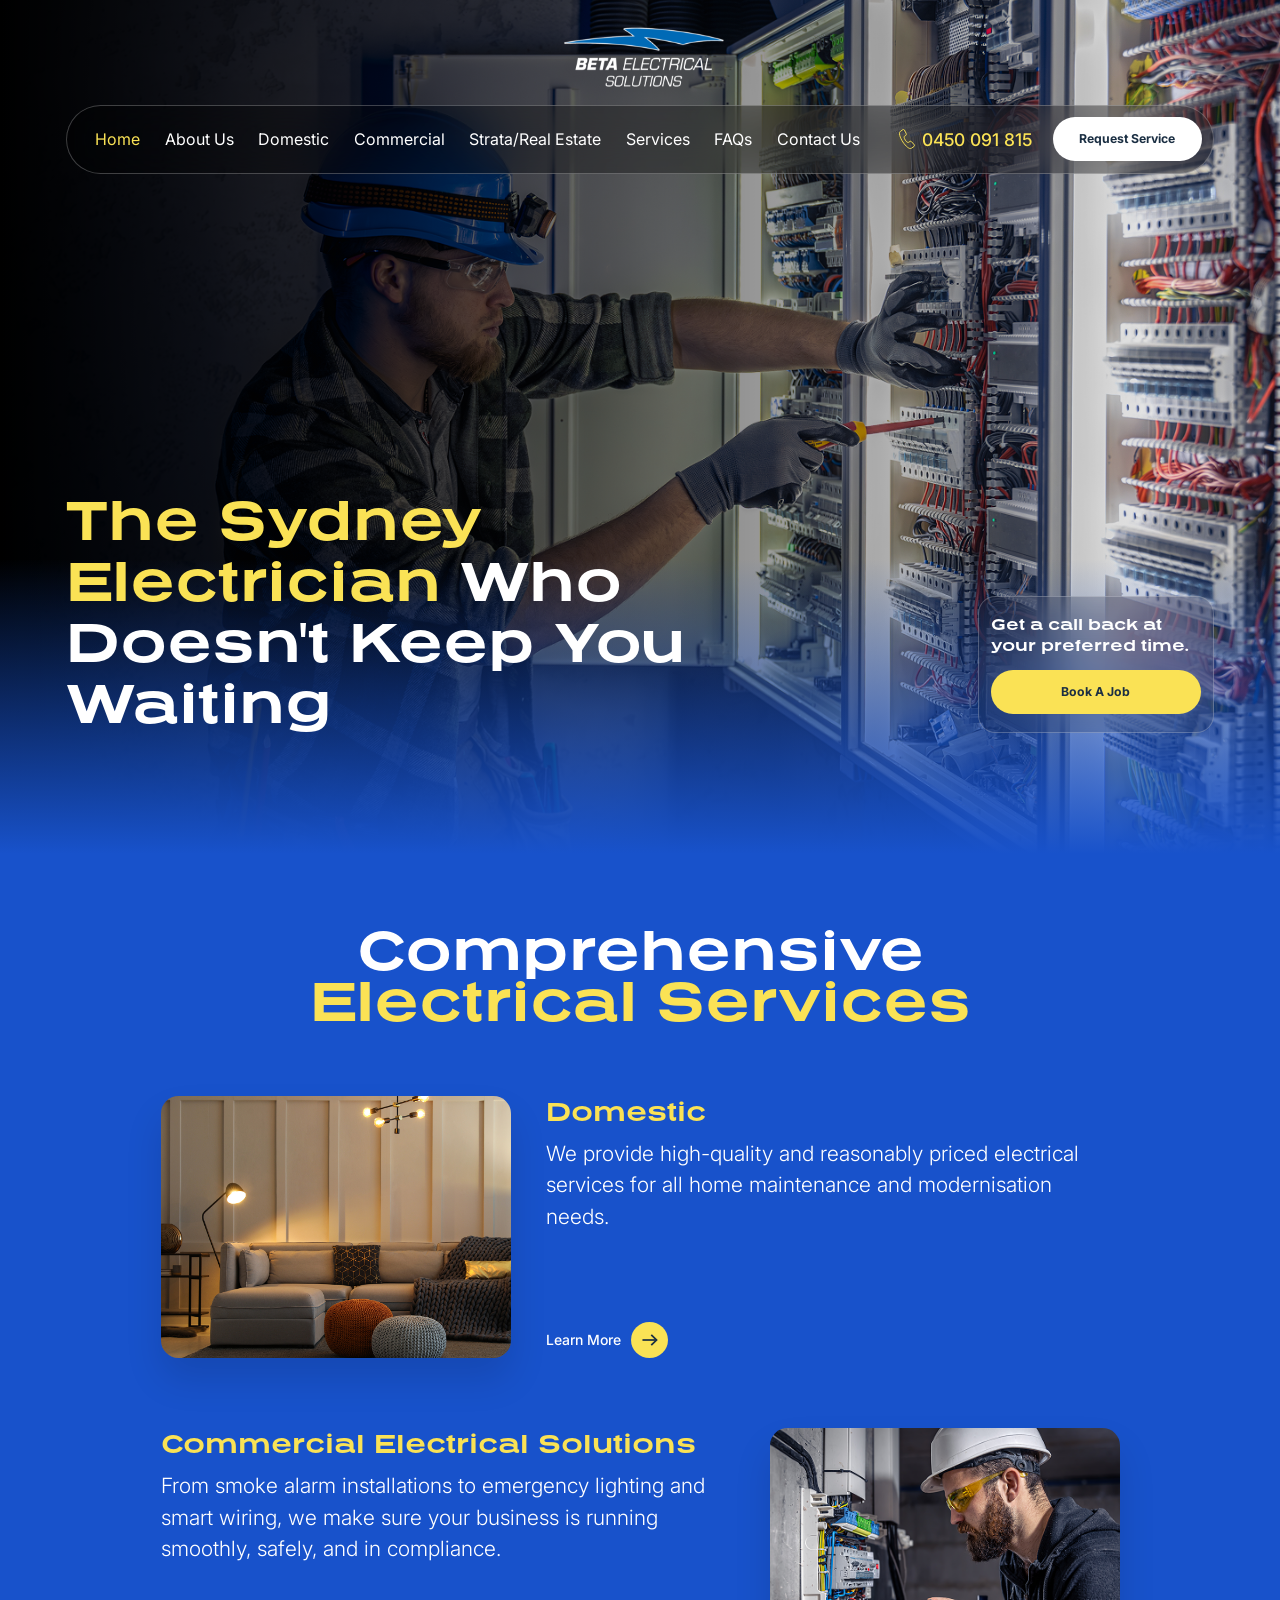
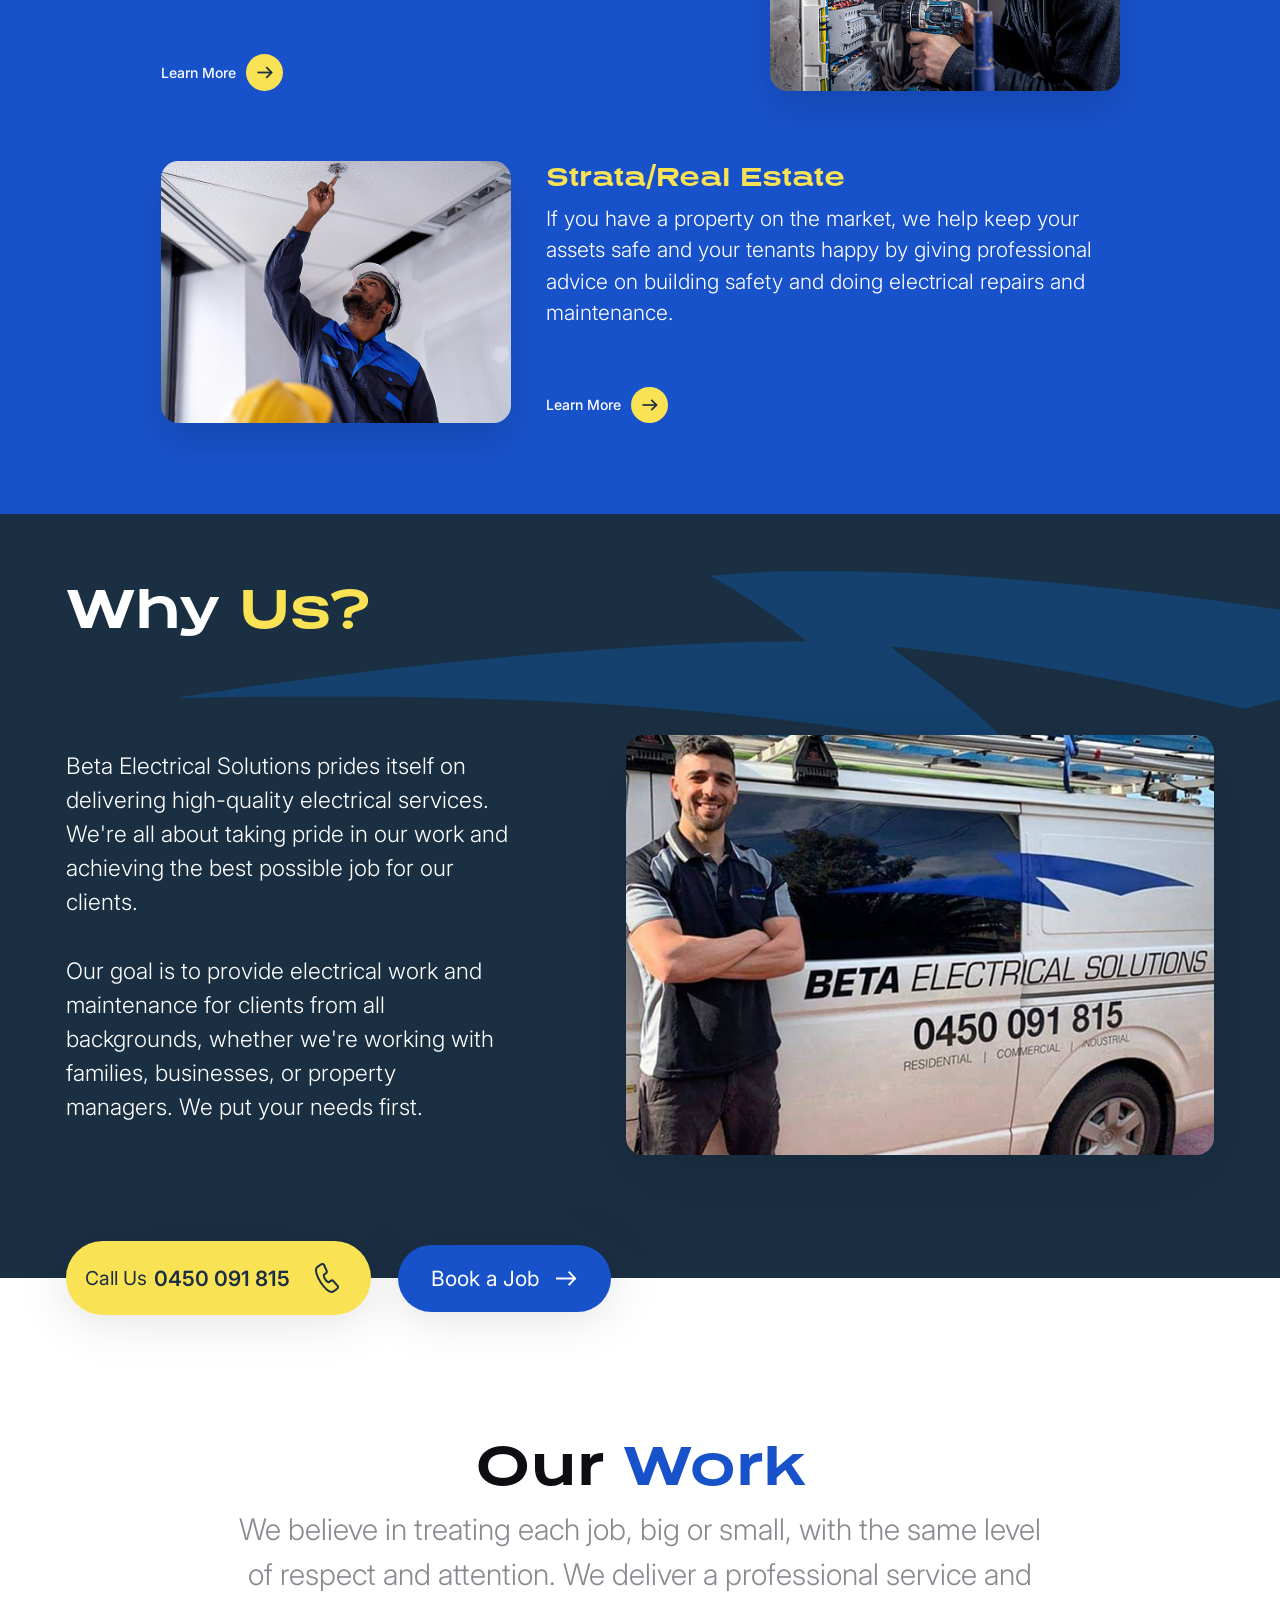
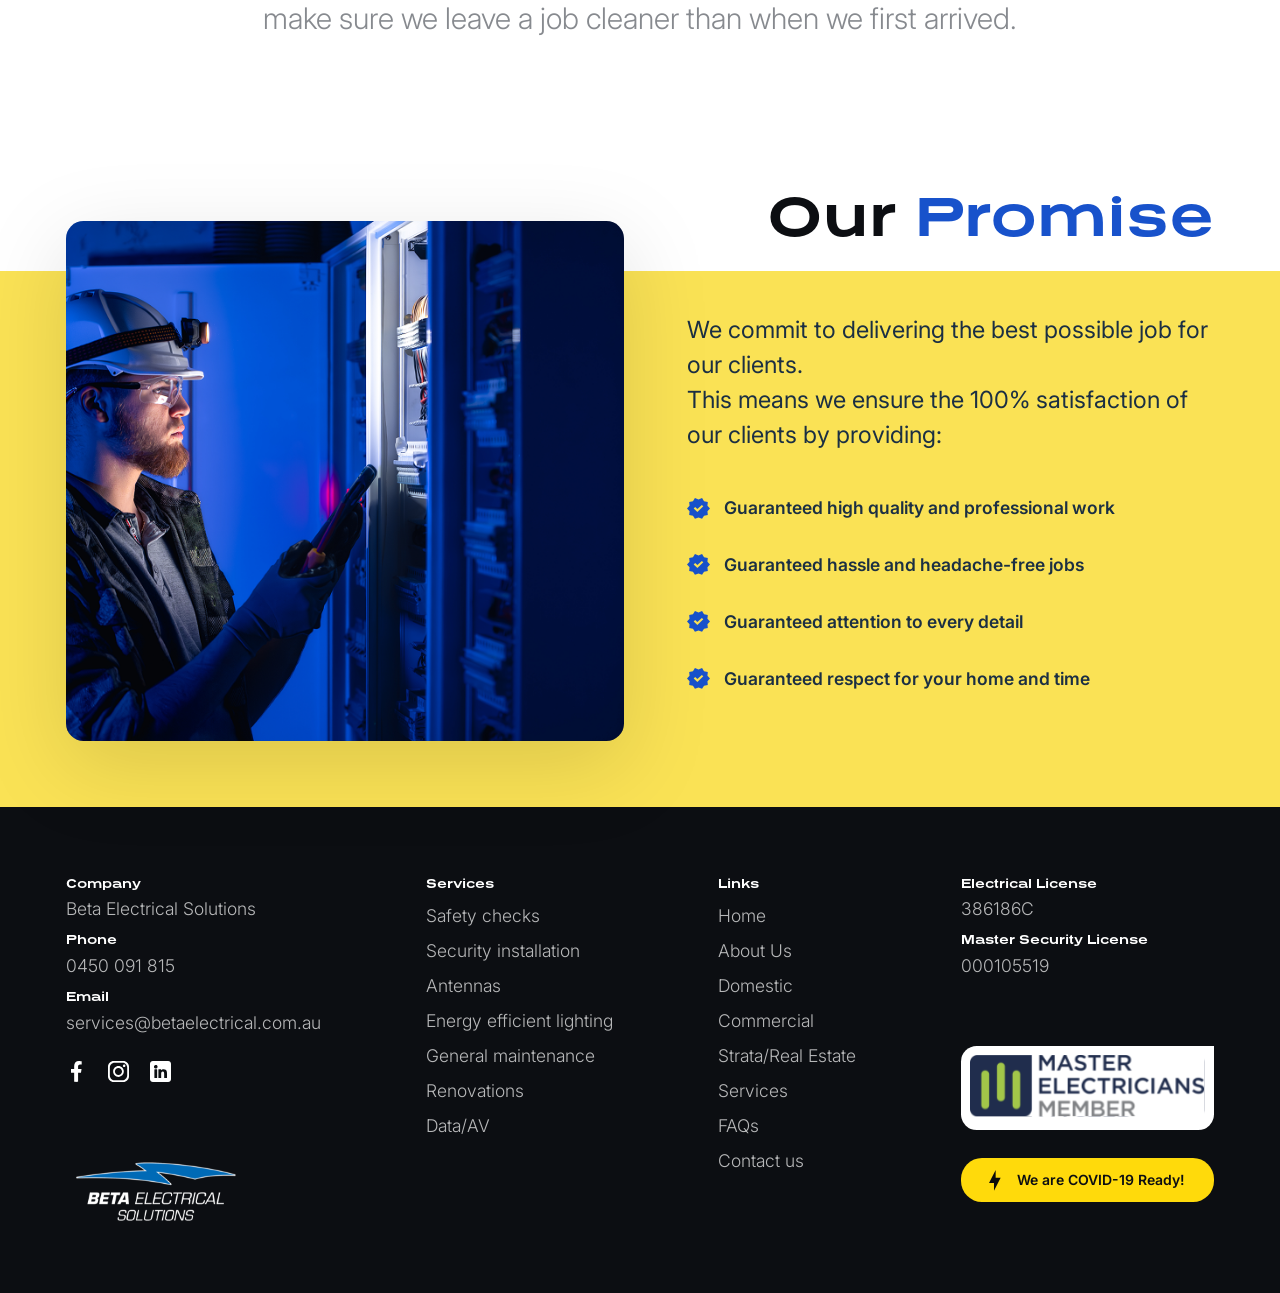
==== commit 4cc13be8: "main changes" ====
--- a/index.html
+++ b/index.html
@@ -21,26 +21,27 @@
                     <div class="container">
                         <div class="padding-global">
                             <div class="navigation-container">
-                                <div class="logo">
+                                <a class="logo" href="index.html">
                                     <img src="images/Beta Electrical Logo white 1.svg"
                                         alt="Beta Electrical Solutions Logo">
-                                </div>
+                                </a>
                                 <div class="nav-links-container">
                                     <ul class="nav-links">
-                                        <li><a href="/" class="active">Home</a></li>
-                                        <li><a href="/about-us.html">About Us</a></li>
-                                        <li><a href="/domestic-electrician.html">Domestic</a></li>
-                                        <li><a href="/commercial-electrician.html">Commercial</a></li>
-                                        <li><a href="/real-estate-electrician.html">Strata/Real Estate</a></li>
-                                        <li><a href="/services.html">Services</a></li>
-                                        <li><a href="/faqs.html">FAQs</a></li>
-                                        <li><a href="/contact-us.html">Contact Us</a></li>
+                                        <li><a href="index.html" class="active">Home</a></li>
+                                        <li><a href="about-us.html">About Us</a></li>
+                                        <li><a href="domestic-electrician.html">Domestic</a></li>
+                                        <li><a href="commercial-electrician.html">Commercial</a></li>
+                                        <li><a href="real-estate-electrician.html">Strata/Real Estate</a></li>
+                                        <li><a href="services.html">Services</a></li>
+                                        <li><a href="faqs.html">FAQs</a></li>
+                                        <li><a href="contact-us.html">Contact Us</a></li>
                                     </ul>
                                     <div class="buttons-wrapper">
-                                        <a href="#" class="cta-link"><img src="images/call-icon.svg">0450 091 815</a>
-                                        <a href="#" class="secondary-btn">Request Service</a>
+                                        <a href="tel:0450091815" class="cta-link"><img src="images/call-icon.svg">0450 091 815</a>
+                                        <a href="contact-us.html" class="secondary-btn">Request Service</a>
                                     </div>
                                 </div>
+                                <button class="menu-btn" id="menu-btn"></button>
                             </div>
                         </div>
                     </div>
@@ -57,7 +58,7 @@
                                 </div>
                                 <div class="right-content">
                                     <p class="hero-description">Get a call back at your preferred time.</p>
-                                    <a href="" class="btn-primary">Book a Job</a>
+                                    <a href="contact-us.html" class="btn-primary">Book a Job</a>
                                 </div>
                             </div>
                         </div>
@@ -85,7 +86,7 @@
                                             home maintenance and modernisation needs.
                                         </p>
                                     </div>
-                                    <a href="#" class="service-link">Learn More <img src="images/button-arrow-icon.svg"
+                                    <a href="domestic-electrician.html" class="service-link">Learn More <img src="images/button-arrow-icon.svg"
                                             alt="Arrow Icon"></a>
                                 </div>
                             </div>
@@ -98,7 +99,7 @@
                                             make sure your business is running smoothly, safely, and in compliance.
                                         </p>
                                     </div>
-                                    <a href="#" class="service-link">Learn More <img src="images/button-arrow-icon.svg"
+                                    <a href="commercial-electrician.html" class="service-link">Learn More <img src="images/button-arrow-icon.svg"
                                             alt="Arrow Icon"></a>
                                 </div>
                                 <img src="images/commercial-electric-solutions.png"
@@ -119,7 +120,7 @@
                                             electrical repairs and maintenance.
                                         </p>
                                     </div>
-                                    <a href="#" class="service-link">Learn More <img src="images/button-arrow-icon.svg"
+                                    <a href="real-estate-electrician.html" class="service-link">Learn More <img src="images/button-arrow-icon.svg"
                                             alt="Arrow Icon"></a>
                                 </div>
                             </div>
@@ -156,9 +157,9 @@
                 <div class="padding-global">
                     <div class="our-work-container">
                         <div class="our-work-btn-wrapper">
-                            <a href="#" class="cta-1">Call Us<span>0450 091 815</span> <img src="images/phone-black.svg"
+                            <a href="tel:0450091815" class="cta-1">Call Us<span>0450 091 815</span> <img src="images/phone-black.svg"
                                     alt="Arrow Icon"> </a>
-                            <a href="#" class="cta-2">Book a Job<img src="images/arrow-right.svg" alt="Arrow Icon"></a>
+                            <a href="contact-us.html" class="cta-2">Book a Job<img src="images/arrow-right.svg" alt="Arrow Icon"></a>
                         </div>
                         <div class="our-work-content">
                             <h2>Our
@@ -234,34 +235,34 @@
                                         alt="Instagram Icon"></a>
                                 <a href="#" class="social-link"><img src="images/linkedin.svg" alt="LinkedIn Icon"></a>
                             </div>
-                            <a class="footer-logo" href="/">
+                            <a class="footer-logo" href="index.html">
                                 <img src="images/Beta Electrical Logo white 1.svg" alt="Beta Electrical Solutions Logo">
                             </a>
                         </div>
                         <div class="footer-links-block">
 
                             <h3>Services</h3>
-                            <a href="#" class="f-link">Safety checks</a>
-                            <a href="#" class="f-link">Security installation</a>
-                            <a href="#" class="f-link">Antennas</a>
-                            <a href="#" class="f-link">Energy efficient lighting</a>
-                            <a href="#" class="f-link">General maintenance</a>
-                            <a href="#" class="f-link">Renovations</a>
-                            <a href="#" class="f-link">Data/AV</a>
+                            <a href="services.html#safety-checks" class="f-link">Safety checks</a>
+                            <a href="services.html#security-installation" class="f-link">Security installation</a>
+                            <a href="services.html#antennas" class="f-link">Antennas</a>
+                            <a href="services.html#energy-efficient-lighting" class="f-link">Energy efficient lighting</a>
+                            <a href="services.html#general-maintenance" class="f-link">General maintenance</a>
+                            <a href="services.html#renovations" class="f-link">Renovations</a>
+                            <a href="services.html#data-av" class="f-link">Data/AV</a>
                         </div>
                         <div class="footer-links-block">
 
                             <h3>Links</h3>
-                       <a href="/" class="f-link">Home</a>
-                            <a href="/about-us.html" class="f-link">About Us</a>
-                            <a href="/domestic-electrician.html" class="f-link">Domestic</a>
-                            <a href="/commercial-electrician.html" class="f-link">Commercial</a>
-                            <a href="/real-estate-electrician.html" class="f-link">Strata/Real Estate</a>
-                            <a href="/services.html" class="f-link">Services</a>
-                            <a href="/faqs.html" class="f-link">FAQs</a>
-                            <a href="/contact-us.html" class="f-link">Contact us</a>
-                        </div>
-                               <div class="footer-first-block">
+                            <a href="index.html" class="f-link">Home</a>
+                            <a href="about-us.html" class="f-link">About Us</a>
+                            <a href="domestic-electrician.html" class="f-link">Domestic</a>
+                            <a href="commercial-electrician.html" class="f-link">Commercial</a>
+                            <a href="real-estate-electrician.html" class="f-link">Strata/Real Estate</a>
+                            <a href="services.html" class="f-link">Services</a>
+                            <a href="faqs.html" class="f-link">FAQs</a>
+                            <a href="contact-us.html" class="f-link">Contact us</a>
+                        </div>
+                        <div class="footer-first-block">
                             <div class="f-block">
                                 <h3>Electrical License</h3>
                                 <p class="f-link">386186C</p>
@@ -274,7 +275,7 @@
                                 <img src="images/1-MEM_RGB 1.svg" alt="NECA Member Logo">
                             </div>
                             <div class="tag">
-                                          <img src="images/flash.svg" alt="NECA Logo Tagline">
+                                <img src="images/flash.svg" alt="NECA Logo Tagline">
                                 We are COVID-19 Ready!
                             </div>
                         </div>
@@ -282,6 +283,26 @@
                 </div>
         </footer>
     </div>
+    <div class="nav-links-container mobile-nav">
+        <div style="display: flex;justify-content: flex-end;width:100%;">
+            <button class="menu-close" id="menu-close"></button>
+        </div>
+        <ul class="nav-links">
+            <li><a href="index.html" class="active">Home</a></li>
+            <li><a href="about-us.html">About Us</a></li>
+            <li><a href="domestic-electrician.html">Domestic</a></li>
+            <li><a href="commercial-electrician.html">Commercial</a></li>
+            <li><a href="real-estate-electrician.html">Strata/Real Estate</a></li>
+            <li><a href="services.html">Services</a></li>
+            <li><a href="faqs.html">FAQs</a></li>
+            <li><a href="contact-us.html">Contact Us</a></li>
+        </ul>
+        <div class="buttons-wrapper">
+            <a href="tel:0450091815" class="cta-link"><img src="images/call-icon.svg">0450 091 815</a>
+            <a href="contact-us.html" class="secondary-btn">Request Service</a>
+        </div>
+    </div>
 </body>
-
+<script src="https://code.jquery.com/jquery-3.7.1.min.js"></script>
+<script src="js/main.js"></script>
 </html>
--- a/css/style.css
+++ b/css/style.css
@@ -3,7 +3,9 @@
     margin: 0;
     box-sizing: border-box;
 }
-
+html{
+    scroll-behavior: smooth;
+}
 /* font-family: "Inter", sans-serif */
 
 /* Font Faces */
@@ -36,7 +38,12 @@
 }
 
 /* Global Css */
-
+.menu-btn{
+    display: none;
+}
+.mobile-nav{
+    display: none!important;
+}
 .container {
     max-width: 90rem;
     margin: 0 auto;
@@ -181,18 +188,18 @@
     object-fit: contain;
 }
 
-.navigation-container .nav-links-container .nav-links {
+.nav-links-container .nav-links {
     display: flex;
     justify-content: center;
     align-items: center;
     gap: 1.75rem;
 }
 
-.navigation-container .nav-links-container .nav-links li {
+ .nav-links-container .nav-links li {
     list-style: none;
 }
 
-.navigation-container .nav-links-container .nav-links li a {
+.nav-links-container .nav-links li a {
     text-decoration: none;
     color: #FFFFFF;
     font-family: "Inter", sans-serif;
@@ -220,11 +227,13 @@
 }
 
 .hero-container .hero-content .left-content {
-    width: 46.188rem;
+    max-width: 46.188rem;
+    width: 100%;
 }
 
 .hero-container .hero-content .right-content {
-    width: 16.875rem;
+    max-width: 16.875rem;
+    width: 100%;
     background-color: #0000001A;
     border: 1px solid #FFFFFF3D;
     backdrop-filter: blur(2rem);
@@ -354,7 +363,7 @@
 }
 
 .comprehensive-services-container .services-cards-wrapper .service-card .service-content a img {
-    width: 2.625;
+    width: 2.625rem;
     height: 2.625rem;
     object-fit: contain;
     flex-shrink: 0;
@@ -883,6 +892,7 @@
 }
 
 .about-services-section .about-services-container .about-services-grid .about-services-item {
+    text-decoration: none;
     background-color: #1852CB;
     border-radius: 1.25rem;
     padding-top: 3.375rem;
@@ -1527,8 +1537,8 @@
     flex-direction: column;
     gap: 2rem;
     max-width: 56.25rem;
-width: 100%;
-margin: 0 auto;
+    width: 100%;
+    margin: 0 auto;
 }
 
 .faqs-section .faqs-container h2 {
@@ -1541,107 +1551,1066 @@
     /* 107.407% */
 }
 
-.faq-hero-wrapper{
+.faq-hero-wrapper {
     background-image: none;
 }
+
 .faq-hero-wrapper::after {
     background-color: #000;
 }
-.faq-hero-container{
-padding-top: 9.375rem;
-
-}
-
-.faq-hero-content .left-content p{
-width: 100%;
-max-width: 36.688rem;
-color: #FFF;
-    font-family: "Inter", sans-serif;
-font-size: 1.625rem;
-font-style: normal;
-font-weight: 300;
-margin-top: 5.375rem;
-line-height:  130.769%; /* 130.769% */
-}
-
-.faqs-section .faqs-container .faq-content{
-border-radius: 1.25rem;
-background: #FFF;
-box-shadow: 0 1.5rem 2.625rem 0 rgba(0, 0, 0, 0.12);
-}
-.faqs-section .faqs-container .faq-content .faq-block{
+
+.faq-hero-container {
+    padding-top: 9.375rem;
+
+}
+
+.faq-hero-content .left-content p {
+    width: 100%;
+    max-width: 36.688rem;
+    color: #FFF;
+    font-family: "Inter", sans-serif;
+    font-size: 1.625rem;
+    font-style: normal;
+    font-weight: 300;
+    margin-top: 5.375rem;
+    line-height: 130.769%;
+    /* 130.769% */
+}
+
+.faqs-section .faqs-container .faq-content {
+    border-radius: 1.25rem;
+    background: #FFF;
+    box-shadow: 0 1.5rem 2.625rem 0 rgba(0, 0, 0, 0.12);
+}
+
+.faqs-section .faqs-container .faq-content .faq-block {
     padding: 2.625rem;
     display: flex;
     flex-direction: column;
     gap: 1.5rem;
     border-bottom: 1px solid #1b2f433e;
 }
-.faqs-section .faqs-container .faq-content .faq-block .faq-question h3{
+
+.faqs-section .faqs-container .faq-content .faq-block .faq-question h3 {
     color: #1B2F43;
     font-family: "Inter", sans-serif;
-font-size: 1.75rem;
-font-weight: 600;
-line-height: 125%; /* 35px */
-}
-.faqs-section .faqs-container .faq-content .faq-block .faq-answer p{
-color: #1B2F43;
-    font-family: "Inter", sans-serif;
-font-size: 1.375rem;
-font-weight: 400;
-line-height: 125%; /* 27.5px */
-}
-.faqs-section .faqs-container .faq-content .faq-block .faq-answer ul{
+    font-size: 1.75rem;
+    font-weight: 600;
+    line-height: 125%;
+    /* 35px */
+}
+
+.faqs-section .faqs-container .faq-content .faq-block .faq-answer p {
+    color: #1B2F43;
+    font-family: "Inter", sans-serif;
+    font-size: 1.375rem;
+    font-weight: 400;
+    line-height: 125%;
+    /* 27.5px */
+}
+
+.faqs-section .faqs-container .faq-content .faq-block .faq-answer ul {
     margin: 1.5rem 0rem;
     padding-left: 1.5rem;
 }
-.faqs-section .faqs-container .faq-content .faq-block .faq-answer ul li{
+
+.faqs-section .faqs-container .faq-content .faq-block .faq-answer ul li {
     color: #1B2F43;
     font-family: "Inter", sans-serif;
-font-size: 1.375rem;
-font-weight: 400;
-line-height: 150%; /* 27.5px */
-}
-
-
-
-
-
-
-
-
-
-
-
-
-
-
-  @media screen and (max-width:1440px) and (min-width:1200px){
-  html{
-    font-size: 14px;
-  }
-}
-  @media screen and (max-width:1200px) and (min-width:991px){
-  html{
-    font-size: 12px;
-  }
-}
-
-    @media screen and (max-width:991px) and (min-width:767px){
-  html{
-    font-size: 15px;
-  }
-}
-
-      @media screen and (max-width:479px){
-  html{
-    font-size: 15px;
-  }
-}
-
-
-
-    @media screen and (max-width:390px){
-  html{
-    font-size: 14px;
-  }
+    font-size: 1.375rem;
+    font-weight: 400;
+    line-height: 150%;
+    /* 27.5px */
+}
+
+.contact-feature-section .contact-feature-container {
+    padding-top: 7.75rem;
+    padding-bottom: 2rem;
+    display: flex;
+    flex-direction: column;
+    gap: 0.875rem;
+    max-width: 66rem;
+    width: 100%;
+    margin: 0 auto;
+}
+
+.contact-feature-section .contact-feature-container h2 {
+    color: #0C0E12;
+    text-align: center;
+    font-family: "Presicav";
+    font-size: 4rem;
+    font-style: normal;
+    font-weight: 700;
+    line-height: 120%;
+    /* 76.8px */
+}
+
+.contact-feature-section .contact-feature-container h2 span {
+    color: #1852CB;
+}
+
+.contact-feature-section .contact-feature-container .contact-feature-content p {
+    color: #878A8F;
+    text-align: center;
+    font-family: "Inter", sans-serif;
+    font-size: 2.125rem;
+    font-style: normal;
+    font-weight: 300;
+    line-height: 150%;
+    /* 51px */
+}
+
+
+/* Contact Page Styles */
+
+.contact-info-section {
+    background-color: #1852CB;
+}
+
+.contact-info-section .contact-info-container {
+    padding-top: 12.75rem;
+    padding-bottom: 12.75rem;
+    display: flex;
+    justify-content: space-between;
+    align-items: flex-end;
+}
+
+.contact-info-section .contact-info-container .contact-info-left {
+    display: flex;
+    flex-direction: column;
+    gap: 2.625rem;
+    max-width: 41.625rem;
+}
+
+.contact-info-section .contact-info-container .contact-info-left h2 {
+    color: #FFF;
+    font-family: "Presicav";
+    font-size: 3.375rem;
+    font-style: normal;
+    font-weight: 700;
+    line-height: 107.407%;
+    /* 76.8px */
+}
+
+.contact-info-section .contact-info-container .contact-info-left h2 span {
+    color: #FAE255;
+    display: block;
+}
+
+.contact-info-section .contact-info-container .contact-info-left p {
+    color: #FFF;
+    font-family: "Inter", sans-serif;
+    font-size: 1.625rem;
+    font-style: normal;
+    font-weight: 300;
+    line-height: 130.769%;
+    /* 130.769% */
+}
+
+.contact-info-section .contact-info-container .contact-info-right {
+    border-radius: 1.25rem;
+    background: #FAE255;
+    display: flex;
+    flex-direction: column;
+}
+
+.contact-info-section .contact-info-container .contact-info-right .contact-info-item {
+    display: flex;
+    align-items: center;
+    gap: 1.875rem;
+    padding-left: 1.875rem;
+}
+
+.contact-info-section .contact-info-container .contact-info-right .contact-info-item img {
+    height: 4rem;
+    width: 4rem;
+    object-fit: contain;
+    flex-shrink: 0;
+}
+
+.contact-info-section .contact-info-container .contact-info-right .contact-info-item>div {
+    padding-top: 1.875rem;
+    padding-bottom: 1.875rem;
+    flex: 1;
+    display: flex;
+    flex-direction: column;
+    padding-right: 2rem;
+    gap: 0.688rem;
+    border-bottom: 1px solid #1b2f4340;
+}
+
+.contact-info-section .contact-info-container .contact-info-right .contact-info-item>div h3 {
+    color: #1852CB;
+    font-family: "Inter", sans-serif;
+    font-size: 1.375rem;
+    font-style: normal;
+    font-weight: 600;
+    line-height: 120%;
+    /* 26.4px */
+}
+
+.contact-info-section .contact-info-container .contact-info-right .contact-info-item>div p {
+    color: #1B2F43;
+    font-family: "Inter", sans-serif;
+    font-size: 1.5rem;
+    font-style: normal;
+    font-weight: 400;
+    line-height: 120%;
+    /* 28.8px */
+}
+
+.contact-us-hero-wrapper {
+    background: none;
+}
+
+.contact-us-hero-wrapper::after {
+    background-color: #000;
+}
+
+.contact-us-hero-container {
+    padding-top: 9.375rem;
+}
+
+.contact-us-hero-container .service-content {
+    max-width: 39.063rem;
+    width: 100%;
+    display: flex;
+    flex-direction: column;
+    gap: 4.375rem;
+    margin-top: 2.625rem;
+    align-items: flex-start;
+}
+
+.contact-us-hero-container .service-content p {
+    color: #FFF;
+    font-family: "Inter", sans-serif;
+    font-size: 1.625rem;
+    font-style: normal;
+    font-weight: 300;
+    line-height: 130.769%;
+    /* 130.769% */
+}
+
+.contact-us-hero-container .service-content a {
+    padding: 1.25rem 1.5rem;
+    background-color: #FAE255;
+    border-radius: 2.625rem;
+    text-decoration: none;
+    color: #1B2F43;
+    display: flex;
+    text-align: center;
+    font-family: "Inter", sans-serif;
+    font-size: 1.5rem;
+    font-style: normal;
+    font-weight: 600;
+    line-height: 120%;
+    align-items: center;
+    gap: 1rem;
+}
+
+.contact-us-hero-container .service-content a img {
+    width: 2rem;
+    object-fit: contain;
+}
+
+.navigation-container .nav-links-container .nav-links li a.active {
+    color: #FAE255;
+}
+
+@media screen and (max-width:1440px) and (min-width:1200px) {
+    html {
+        font-size: 14px;
+    }
+}
+
+@media screen and (max-width:1200px) and (min-width:991px) {
+    .padding-global {
+        padding: 0rem 1rem;
+    }
+
+    html {
+        font-size: 12px;
+    }
+}
+
+@media screen and (max-width:991px) and (min-width:767px) {
+    html {
+        font-size: 15px;
+    }
+}
+
+@media screen and (max-width:991px) {
+
+    .menu-btn{
+    display: block;
+    height: 3rem;
+    width: 4rem;
+    background-color: #fff;
+    border:none;
+    background-image: url(../images/menu-icon.svg);
+    background-repeat: no-repeat;
+    background-position: center;
+    background-size: 2rem;
+}
+
+.mobile-nav{
+    display: flex!important;
+position: fixed;
+border-radius: 0rem;
+inset: 0;
+z-index: 9999;
+background-color: #fff;
+flex-direction: column;
+justify-content: flex-start;
+gap:1.5rem;
+transform: translateX(100%);
+    transition: transform 0.4s ease;
+}
+.mobile-nav.active{
+    transform: translateX(0%);
+}
+.nav-links-container .nav-links{
+    flex-direction: column;
+}
+.mobile-nav li a{
+color:#000!important;
+}
+.menu-close{
+    height: 3rem;
+    width: 3rem;
+    background-color: #000;
+    border:none;
+    background-position:center;
+    background-repeat: no-repeat;
+    background-size: 2rem;
+    background-image: url(../images/close.svg);
+}
+.secondary-btn{
+    background-color:#1852CB;
+    color:#fff;
+}
+.nav-links-container .buttons-wrapper{
+    flex-direction: column;
+    gap: 1.5rem;
+}
+    .navigation-container {
+        flex-direction: row;
+        align-items: center;
+        justify-content: space-between;
+    }
+
+    .padding-global {
+        padding: 0rem 2rem;
+    }
+
+    .navigation-container .logo img {
+        width: 10rem;
+    }
+
+    .nav-links-container {
+        display: none;
+    }
+
+    .contact-us-hero-container {
+        padding-top: 5rem;
+        padding-bottom: 8rem;
+    }
+
+    .service-hero-container .service-hero-content .hero-title {
+        font-size: 3.5rem;
+    }
+
+    .contact-us-hero-container .service-content {
+        margin-top: 1.5rem;
+    }
+
+    .contact-us-hero-container .service-content p {
+        font-size: 1.25rem;
+        line-height: 160%;
+    }
+
+    .contact-us-hero-container .service-content {
+        gap: 2rem;
+    }
+
+    .contact-us-hero-container .service-content a {
+        font-size: 1.25rem;
+        padding: 1rem 1.5rem;
+    }
+
+    .contact-info-section .contact-info-container {
+        padding-top: 5rem;
+        padding-bottom: 5rem;
+        flex-direction: column;
+        align-items: flex-start;
+    }
+
+    .contact-info-section .contact-info-container .contact-info-left h2 {
+        font-size: 3rem;
+        line-height: 120%;
+    }
+
+    .contact-info-section .contact-info-container .contact-info-left {
+        gap: 2rem;
+    }
+
+    .contact-info-section .contact-info-container .contact-info-left p {
+        font-size: 1.25rem;
+        line-height: 150%;
+    }
+
+    .contact-info-section .contact-info-container {
+        gap: 2rem;
+    }
+
+    .contact-info-section .contact-info-container .contact-info-right .contact-info-item>div {
+        padding-top: 1.25rem;
+        padding-bottom: 1.25rem;
+        gap: 0.5rem;
+    }
+
+    .contact-info-section .contact-info-container .contact-info-right .contact-info-item>div h3 {
+        font-size: 1.25rem;
+    }
+
+    .contact-info-section .contact-info-container .contact-info-right .contact-info-item>div p {
+        font-size: 1.3rem;
+    }
+
+    .contact-info-section .contact-info-container .contact-info-right .contact-info-item img {
+        width: 3.5rem;
+        height: 3.5rem;
+    }
+
+    .contact-info-section .contact-info-container .contact-info-right .contact-info-item {
+        padding-left: 1.5rem;
+    }
+
+    .contact-feature-section .contact-feature-container {
+        padding-top: 5rem;
+        padding-bottom: 2.5rem;
+    }
+
+    .contact-feature-section .contact-feature-container h2 {
+        font-size: 3rem;
+    }
+
+    .contact-feature-section .contact-feature-container .contact-feature-content p {
+        font-size: 1.25rem;
+    }
+
+    .contact-feature-section .contact-feature-container {
+        max-width: 44rem;
+    }
+
+    .our-promise-container {
+        padding-top: 2.5rem;
+    }
+
+    .our-promise-container h2 {
+        font-size: 3rem;
+    }
+
+    .our-promise-container .our-promise-content>img {
+        width: 25rem;
+        height: 30rem;
+    }
+
+    .our-promise-container .our-promise-content {
+        gap: 2.5rem;
+    }
+
+    .our-promise-container .our-promise-content .content {
+        gap: 2rem;
+        padding-top: 2rem;
+    }
+
+    .our-promise-container .our-promise-content .content>p {
+        font-size: 1.25rem;
+    }
+
+    .our-promise-container .our-promise-content .content .list-wrapper {
+        gap: 1.5rem;
+    }
+
+    .our-promise-container .our-promise-content .content .list-wrapper .list-item {
+        font-size: 1rem;
+    }
+
+    .our-promise-btn-wrapper-ex .cta-1 {
+        padding: 1rem 1.5rem;
+        font-size: 1rem;
+        gap: 1rem;
+    }
+
+    .our-promise-btn-wrapper-ex .cta-1 img {
+        width: 1.25rem;
+    }
+
+    .our-promise-btn-wrapper-ex .cta-2 {
+        padding: 1rem 1.5rem;
+        font-size: 1rem;
+        gap: 1rem;
+    }
+
+    .our-promise-btn-wrapper-ex .cta-2 img {
+        width: 1.25rem;
+    }
+
+    .our-promise-btn-wrapper-ex {
+        bottom: -1.5rem;
+    }
+
+    .clients-section .clients-container {
+        padding-top: 5rem;
+        padding-bottom: 5rem;
+        gap: 5rem;
+    }
+
+    .footer-section .footer-container {
+        flex-wrap: wrap;
+        gap:3rem;
+    }
+
+
+    .hero-container .hero-content .hero-title {
+        font-size: 3.5rem;
+    }
+
+    .hero-container {
+        padding-top: 12rem;
+    }
+
+    .comprehensive-services-container {
+        padding-top: 5rem;
+        padding-bottom: 5rem;
+    }
+
+    .comprehensive-services-container h2 {
+        font-size: 3rem;
+    }
+
+    .comprehensive-services-container .services-cards-wrapper {
+        padding: 0rem;
+    }
+
+    .comprehensive-services-container .services-cards-wrapper .service-card .service-content .services-top-content .service-description {
+        font-size: 1.25rem;
+    }
+
+    .comprehensive-services-container .services-cards-wrapper .service-card .service-content a img {
+        width: 2rem;
+        height: 2rem;
+    }
+
+    .why-us-container .why-us-content {
+        flex-direction: column;
+        gap: 2rem;
+    }
+
+    .why-us-container {
+        gap: 1rem;
+        padding-top: 5rem;
+        padding-bottom: 5rem;
+    }
+
+    .why-us-container .why-us-content p {
+        font-size: 1.25rem;
+    }
+
+    .why-us-container h2 {
+        font-size: 3rem;
+    }
+
+    .why-us-section>img {
+        width: 40rem;
+    }
+
+    .why-us-container .why-us-content img {
+        width: 100%;
+        height: 40rem;
+    }
+
+    .our-work-btn-wrapper .cta-1 {
+        padding-right: 1.5rem;
+        padding-left: 1.5rem;
+        padding-top: 1rem;
+        padding-bottom: 1rem;
+    }
+
+    .our-work-btn-wrapper .cta-1 img {
+        width: 1.5rem;
+    }
+
+    .our-work-btn-wrapper .cta-1 span {
+        margin-right: 1rem;
+    }
+
+    .our-work-btn-wrapper .cta-2 {
+        padding-right: 1.5rem;
+        padding-left: 1.5rem;
+        padding-top: 1rem;
+        padding-bottom: 1rem;
+    }
+
+    .our-work-btn-wrapper .cta-2 img {
+        width: 1.5rem;
+    }
+
+    .our-work-section .our-work-container {
+        padding-top: 5rem;
+        padding-bottom: 2.5rem;
+    }
+
+    .our-work-section .our-work-container .our-work-content h2 {
+        font-size: 3rem;
+    }
+
+    .our-work-section .our-work-container .our-work-content p {
+        font-size: 1.5rem;
+    }
+
+    .about-hero-section .about-hero-container .about-hero-content h1 {
+        font-size: 3.5rem;
+    }
+
+    .about-hero-section .about-hero-container {
+        padding-top: 8rem;
+    }
+
+    .about-hero-section .about-hero-container .about-hero-content .about-hero-content-description img {
+        width: 28rem;
+        height: 18rem;
+    }
+
+    .about-hero-section .about-hero-container .about-hero-content .about-hero-content-description p {
+        font-size: 1.25rem;
+    }
+
+    .about-hero-section .about-hero-container .about-hero-content .about-hero-content-description {
+        gap: 2rem;
+    }
+
+    .about-our-story-section .about-our-story-container {
+        padding-top: 5rem;
+        padding-bottom: 5rem;
+    }
+
+    .about-our-story-section .about-our-story-container .about-our-story-content h2 {
+        font-size: 3rem;
+    }
+
+    .about-our-story-section .about-our-story-container .about-our-story-content p {
+        font-size: 1.5rem;
+    }
+
+    .about-services-section .about-services-container {
+        padding-top: 5rem;
+        padding-bottom: 5rem;
+        gap: 2rem;
+    }
+
+    .about-services-section .about-services-container h2 {
+        font-size: 3rem;
+    }
+
+    .about-services-section .about-services-container .about-services-grid .about-services-item {
+        padding: 2rem;
+    }
+
+    .about-services-section .about-services-container .about-services-grid {
+        gap: 1rem;
+    }
+
+    .about-services-section .about-services-container .about-services-grid .about-services-item h3 {
+        font-size: 1.75rem;
+    }
+
+    .about-services-section .about-services-container .about-services-grid .about-services-item img {
+        width: 5rem;
+        height: 5rem;
+    }
+
+    .certificate-section .certificate-container {
+        padding-top: 5rem;
+        padding-bottom: 5rem;
+        gap: 2rem;
+    }
+
+    .certificate-section .certificate-container h2 {
+        font-size: 3rem;
+    }
+
+    .certificate-section .certificate-container .certificate-content .certificate-content-left p {
+        font-size: 1.25rem;
+    }
+
+    .certificate-section .certificate-container .certificate-content .certificate-content-left .license-info {
+        gap: 2rem;
+    }
+
+    .service-hero-container {
+        padding-top: 10rem;
+        padding-bottom: 5rem;
+    }
+
+    .service-hero-container .service-hero-content .right-content {
+        width: 20rem;
+    }
+
+    .domestic-content-section .domestic-content-container {
+        padding-top: 5rem;
+        padding-bottom: 5rem;
+        max-width: 50rem;
+    }
+
+    .domestic-content-section .domestic-content-container h2 {
+        font-size: 3rem;
+    }
+
+    .domestic-content-section .domestic-content-container p {
+        font-size: 1.5rem;
+    }
+
+    .domestic-services-container {
+        padding-top: 5rem;
+        padding-bottom: 5rem;
+    }
+
+    .domestic-services-container h2 {
+        font-size: 3rem;
+        margin-top: 2rem;
+    }
+
+    .domestic-services-container {
+        gap: 3rem;
+    }
+
+    .domestic-services-container .service-list .service-item .content {
+        font-size: 1.5rem;
+        padding: 2rem;
+        padding-left: 0rem;
+    }
+
+    .domestic-content-section .domestic-content-container h2 span {
+        display: inline;
+    }
+
+    .services-main-section .services-main-container {
+        padding-top: 5rem;
+        padding-bottom: 5rem;
+    }
+
+    .services-main-section .services-main-container h2 {
+        font-size: 3rem;
+    }
+
+    .faq-hero-content .left-content p {
+        margin-top: 2rem;
+    }
+
+    .faq-hero-content .left-content p {
+        font-size: 1.25rem;
+    }
+
+    .faqs-section .faqs-container {
+        padding-top: 5rem;
+        padding-bottom: 5rem;
+    }
+
+    .faqs-section .faqs-container h2 {
+        font-size: 3rem;
+    }
+
+    .faqs-section .faqs-container .faq-content .faq-block {
+        padding: 2rem;
+        gap: 1rem;
+    }
+
+    .faqs-section .faqs-container .faq-content .faq-block .faq-answer p {
+        font-size: 1.25rem;
+    }
+
+    .contact-info-section .contact-info-container .contact-info-left h2 span {
+        display: inline;
+    }
+}
+
+@media screen and (max-width:767px) {
+.comprehensive-services-container .services-cards-wrapper .service-card{
+    flex-direction: column;
+    gap: 2rem;
+}
+.hero-container .hero-content{
+    flex-direction: column;
+    gap:2rem;
+    align-items: flex-start;
+}
+.our-promise-container .our-promise-content{
+    flex-direction: column;
+
+}
+}
+@media screen and (max-width:479px) {
+    .menu-close{
+    height: 2.5rem;
+    width: 2.5rem;
+    }
+    html {
+        font-size: 15px;
+    }
+
+    .padding-global {
+        padding: 0rem 1rem;
+    }
+
+    .hero-container .hero-content {
+        flex-direction: column;
+        gap: 2rem;
+        align-items: flex-start;
+    }
+
+    .hero-container .hero-content .hero-title {
+        font-size: 2.5rem;
+        line-height: 150%;
+    }
+
+    .hero-container {
+        padding-top: 5rem;
+        padding-bottom: 5rem;
+    }
+
+    .hero-container .hero-content .right-content {
+        max-width: 22rem;
+    }
+
+    .comprehensive-services-container h2 {
+        font-size: 2rem;
+        line-height: 150%;
+    }
+
+    .comprehensive-services-container {
+        gap: 2rem;
+    }
+
+    .comprehensive-services-container .services-cards-wrapper .service-card {
+        flex-direction: column;
+        gap: 2rem;
+    }
+
+    .comprehensive-services-container .services-cards-wrapper .service-card .service-image {
+        width: 100%;
+        height: 16rem;
+    }
+
+    .comprehensive-services-container .services-cards-wrapper .service-card .service-content {
+        gap: 2rem;
+    }
+    .why-us-container h2{
+        font-size: 2rem;
+        line-height: 150%;
+    }
+    .why-us-container .why-us-content p{
+        padding-top: 0rem;
+        padding-bottom: 0rem;
+    }
+        .why-us-container .why-us-content img {
+height: 18rem;
+}
+.our-work-btn-wrapper .cta-1 span{
+    font-size: 1rem;
+}
+.our-work-btn-wrapper .cta-1{
+    font-size: 1rem;
+}
+.our-work-btn-wrapper{
+    gap:1rem;
+}
+.our-work-btn-wrapper .cta-2{
+    font-size: 1rem;
+}
+.our-work-btn-wrapper .cta-2 img{
+    width:1rem;
+}
+.our-work-btn-wrapper .cta-1 img{
+    width:1rem;
+}
+.our-work-section .our-work-container .our-work-content h2{
+    font-size: 2rem;
+    line-height: 150%;
+}
+.our-work-section .our-work-container .our-work-content p{
+    font-size: 1.25rem;
+}
+    .our-promise-container {
+        gap:5rem;
+    }
+    .our-promise-container h2{
+        font-size: 2rem;
+        line-height: 150%;
+    }
+    .our-promise-container .our-promise-content{
+        flex-direction: column;
+        gap: 0rem;
+        padding-bottom:5rem;
+    }
+    .our-promise-container .our-promise-content .content{
+        padding-top:0rem;
+    }
+    .our-promise-container .our-promise-content .content>p{
+        font-size:1rem;
+    }
+        .footer-section .footer-container {
+            gap:4rem;
+        }
+        .footer-section .footer-container .footer-first-block .footer-logo{
+            margin-top:2rem;
+        }
+        .about-hero-section .about-hero-container .about-hero-content h1{
+            font-size: 2.5rem;
+            line-height: 150%;
+        }
+            .about-hero-section .about-hero-container {
+        padding-top: 4rem;
+    }
+    .about-hero-section .about-hero-container .about-hero-content .about-hero-content-description{
+        flex-direction: column;
+        gap: 2rem;
+    }
+    .about-hero-section .about-hero-container .about-hero-content {
+        gap:2rem;
+    }
+    .about-hero-section .about-hero-container .about-hero-content .about-hero-content-description p{
+        line-height: 150%;
+    }
+    .about-our-story-section .about-our-story-container .about-our-story-content h2{
+        font-size: 2rem;
+        line-height: 150%;
+    }
+    .about-our-story-section .about-our-story-container .about-our-story-content{
+        gap:2rem;
+    }
+    .about-our-story-section .about-our-story-container .about-our-story-content p{
+        font-size: 1.25rem;
+        line-height: 150%;
+    }
+    .about-services-section .about-services-container h2{
+        font-size: 2rem;
+        line-height: 150%;
+    }
+    .about-services-section .about-services-container .about-services-grid{
+            grid-template-columns: repeat(1, 1fr);
+    }
+    .about-services-section .about-services-container .about-services-grid .about-services-item{
+        padding: 2.5rem 2rem;
+    }
+        .certificate-section .certificate-container h2{
+            font-size: 2rem;
+            line-height: 150%;
+        }
+        .certificate-section .certificate-container .certificate-content{
+            flex-direction: column;
+            gap: 2rem;
+            align-items: flex-start;
+        }
+        .clients-section .clients-container h2{
+            font-size:2rem;
+        }
+        .service-hero-container .service-hero-content .hero-title{
+            font-size: 2.5rem;
+            line-height: 150%;
+        }
+        .service-hero-container{
+            padding-top:5rem;
+        }
+        .service-hero-container .service-hero-content{
+            flex-direction: column;
+            gap: 2rem;
+            align-items: flex-start;
+        }
+        .service-hero-container .service-hero-content .left-content{
+            width: 100%;
+        }
+        .domestic-content-section .domestic-content-container h2{
+            font-size: 2rem;
+            line-height: 150%;
+        }
+        .domestic-content-section .domestic-content-container p{
+            font-size: 1.25rem;
+            line-height: 150%;
+        }
+        .domestic-content-section .domestic-content-container{
+            gap:1.5rem;
+        }
+            .domestic-services-container h2 {
+        font-size: 2rem;
+        margin-top: 0rem;
+    }
+    .domestic-services-container{
+        flex-direction: column;
+    }
+    .domestic-services-container .service-list .service-item {
+        padding-left:1rem;
+        gap:1rem;
+    }
+    .domestic-services-container .service-list .service-item img {
+    width: 3rem;
+    height: 3rem;
+    }
+    .domestic-services-container .service-list .service-item .content{
+        font-size:1.25rem;
+    }
+    .services-main-section .services-main-container h2{
+        font-size:2rem;
+    }
+    .services-main-section .services-main-container .services-wrapper .service-card{
+        flex-direction: column;
+        gap: 2rem;
+    }
+    .services-main-section .services-main-container .services-wrapper .service-card>img{
+        width: 100%;
+        height: 16rem;
+    }
+    .services-main-section .services-main-container .services-wrapper .service-card>div h3{
+        font-size: 1.5rem;
+    }
+    .services-main-section .services-main-container{
+        gap:2.5rem;
+    }
+    .faqs-section .faqs-container h2{
+        font-size: 2rem;
+    }
+    .faqs-section .faqs-container .faq-content .faq-block{
+        padding: 1.25rem;
+    }
+    .faqs-section .faqs-container .faq-content .faq-block .faq-question h3{
+        font-size: 1.25rem;
+    }
+    .faqs-section .faqs-container .faq-content .faq-block .faq-answer p{
+        font-size: 1rem;
+    }
+    .faqs-section .faqs-container .faq-content .faq-block .faq-answer ul li{
+        font-size: 1rem;
+    }
+    .faqs-section .faqs-container{
+        padding-top: 2.5rem;
+        padding-bottom: 2.5rem;
+    }
+    .contact-info-section .contact-info-container .contact-info-left h2{
+        font-size: 2rem;
+    }
+    .contact-info-section .contact-info-container .contact-info-left p{
+        font-size: 1rem;
+    }
+    .contact-feature-section .contact-feature-container h2{
+        font-size: 2rem;
+    }
+}
+
+
+
+@media screen and (max-width:390px) {
+    html {
+        font-size: 13px;
+    }
 }
